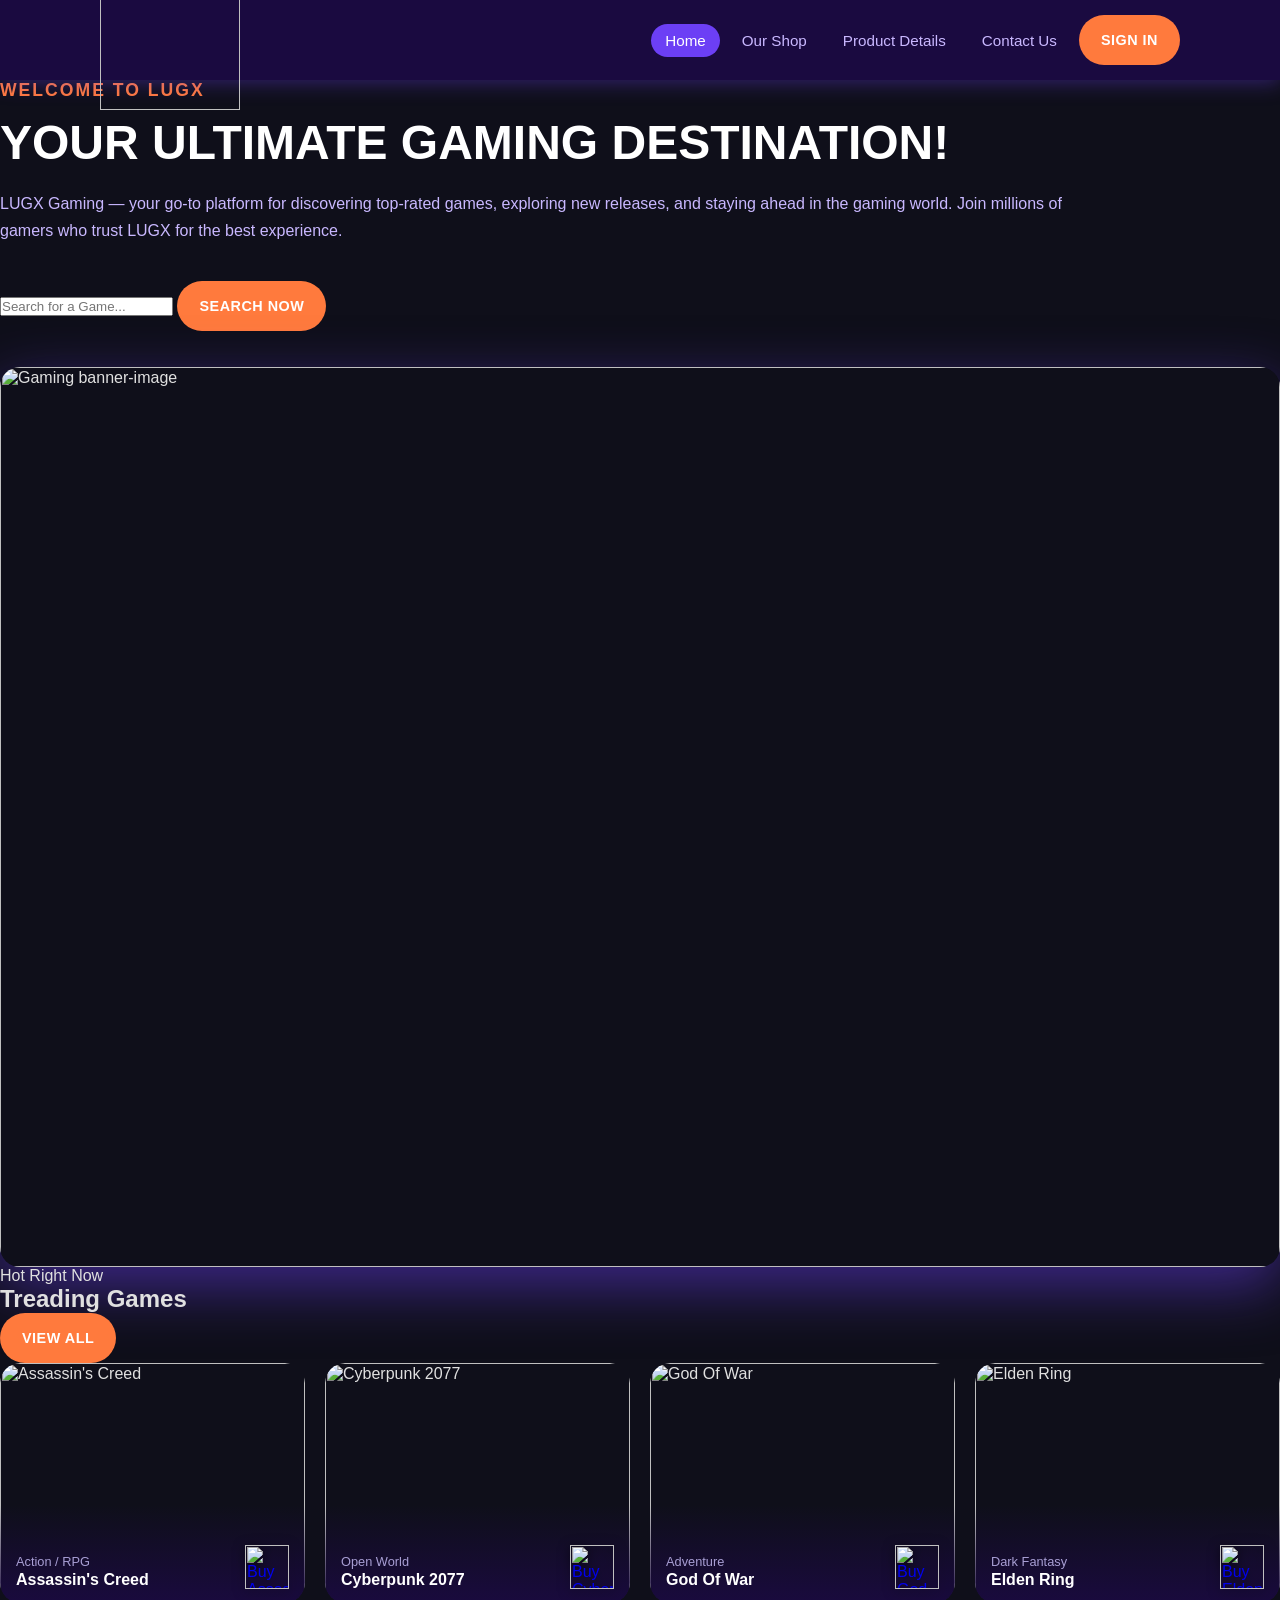
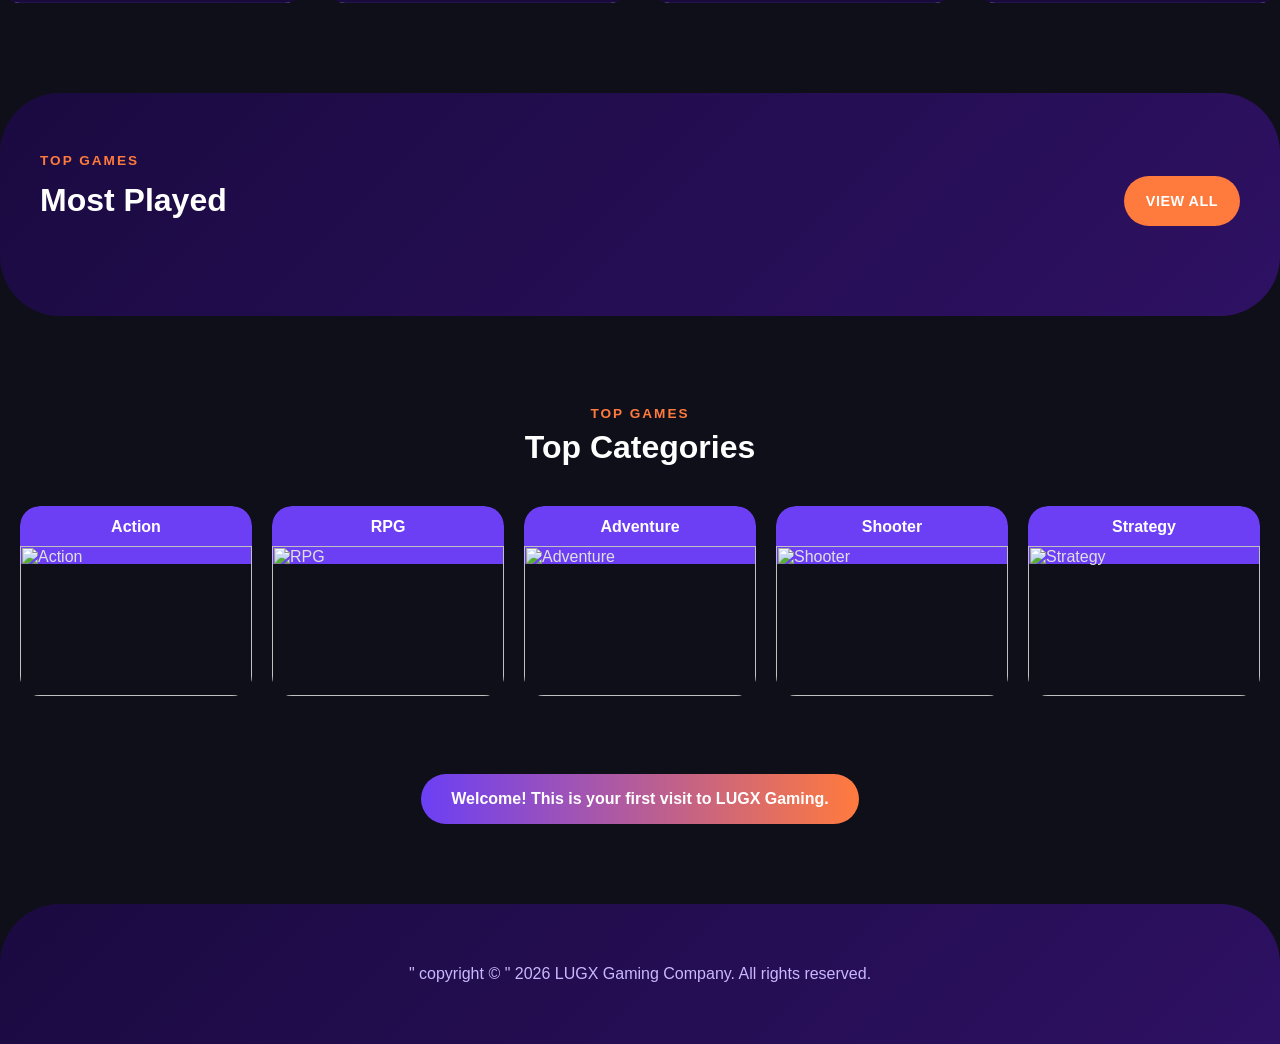
==== index.html @ 7af586bb "Game Web" ====
<html lang="en">

<head>
    <meta charset="utf-8">
    <meta name="viewport" content="width=device-width, initial-scale=1.0">
    <meta name="description"
        content="LUGX Gaming - your ultimate destination for trending games, top categories, and the best gaming experience.">
    <link rel="stylesheet" href="style.css">
    <link rel="shortcut icon" href="./images/logo.png" type="image/x-icon">

    <title>LUGX Gaming</title>

<body>
    <header class="headercontainer">
        <div class="header">
            <a href="index.html" class="logo ">
                <img src="./images/logo.png" alt="LUGX Logo">
            </a>
            <button class="menuToggle" id="menuToggle" aria-label="Toggle navigation">
                ☰
            </button>
            <nav class="headerlinks" id="headerlinks">
                <a href="index.html" class="active">Home</a>
                <a href="#trendinggames">Our Shop</a>
                <a href="#mostplayed">Product Details </a>
                <a href="contactUs.html">Contact Us</a>
                <button class="btn" id="signinbb">Sign In</button>
            </nav>
        </div>
    </header>
    <main class="ladingpagecontainer">
        <div class="ladingpage">
            <div class="leftside">
                <p class="welcome"> Welcome To LUGX</p>
                <h1 class="slogan">Your Ultimate Gaming Destination!</h1>
                <p class="description">LUGX Gaming — your go-to platform for discovering top-rated games, exploring new
                    releases, and staying ahead in the gaming world. Join millions of gamers who trust LUGX for the best
                    experience.
                </p>
                <div class="search">
                    <input type="text" id="searchInput" placeholder="Search for a Game...">
                    <button class="btn searchBtn" id="searchBtn ">SEARCH NOW</button>
                </div>
                <P id="searchResult" class="searchResult"></P>


            </div>
            <div class="imageContainer">
                <img src="/images/banner-image.jpg" alt="Gaming banner-image">
            </div>
        </div>
    </main>
    <!-- ,,,,,,,,,,,,,,,,,,,,,,,,,,,,,,,,,,,,,,,,,,,,,,,,,,,,,,,,,,,,,,,,,,,,,,,,,,,,,,,,,,,,, -->
    <section class="treadingcontainer" id="trading">
        <span> Hot Right Now </span>
        <div class="treadingHeader">
            <h1>Treading Games</h1>
            <button class="btn" id="viewAllTrending"> View All</button>
        </div>
        <div class="trendingCard" id="trendingCard">
            <div class="card" style="opacity: 1; transform: translateY(0px); transition: opacity 0.5s, transform 0.5s;">
                <img src="./images/trending-01.jpg" alt="Assassin's Creed">
                <div class="cardInfo">
                    <div class="cardName">
                        <p>Action / RPG</p>
                        <h3>Assassin's Creed</h3>
                    </div>
                    <a href="#" class="icon">
                        <img src="./images/online-shopping.png" alt="Buy Assassin's Creed">
                    </a>
                </div>
            </div>

            <div class="card" style="opacity: 1; transform: translateY(0px); transition: opacity 0.5s, transform 0.5s;">
                <img src="./images/trending-02.jpg" alt="Cyberpunk 2077">
                <div class="cardInfo">
                    <div class="cardName">
                        <p>Open World</p>
                        <h3>Cyberpunk 2077</h3>
                    </div>
                    <a href="#" class="icon">
                        <img src="./images/online-shopping.png" alt="Buy Cyberpunk 2077">
                    </a>
                </div>
            </div>
            <div class="card" style="opacity: 1; transform: translateY(0px); transition: opacity 0.5s, transform 0.5s;">
                <img src="./images/trending-03.jpg" alt="God Of War">
                <div class="cardInfo">
                    <div class="cardName">
                        <p>Adventure</p>
                        <h3>God Of War</h3>
                    </div>
                    <a href="#" class="icon">
                        <img src="./images/online-shopping.png" alt="Buy God of War">
                    </a>
                </div>
            </div>
            <div class="card" style="opacity: 1; transform: translateY(0px); transition: opacity 0.5s, transform 0.5s;">
                <img src="./images/trending-04.jpg" alt="Elden Ring">
                <div class="cardInfo">
                    <div class="cardName">
                        <p>Dark Fantasy</p>
                        <h3>Elden Ring</h3>
                    </div>
                    <a href="#" class="icon">
                        <img src="./images/online-shopping.png" alt="Buy Elden Ring">
                    </a>
                </div>
            </div>
        </div>
    </section>
    <section class="mostContainer" id="mostPlayed">
        <div class="mostPlayed">
            <span>top games</span>
            <div class="mostHeader">
                <h1>Most Played</h1>
                <button class="btn" id="viewAllMost">View All</button>
            </div>
        </div>
    </section>
    <section class="categoryContainer">
        <div class="category">
            <div class="categoryHeader">
                <span>top games</span>
                <h1>Top Categories</h1>
            </div>
            <div class="categoryCards" id="categoryCards">
                <div class="card"
                    style="opacity: 1; transform: translateY(0px); transition: opacity 0.5s, transform 0.5s;">
                    <div class="genre">Action</div>
                    <div class="cardImg">
                        <img src="./images/categories-01.jpg" alt="Action">
                    </div>
                </div>
                <div class="card"
                    style="opacity: 1; transform: translateY(0px); transition: opacity 0.5s, transform 0.5s;">
                    <div class="genre">RPG </div>
                    <div class="cardImg">
                        <img src="./images/categories-02.jpg" alt="RPG">
                    </div>
                </div>
                <div class="card"
                    style="opacity: 1; transform: translateY(0px); transition: opacity 0.5s, transform 0.5s;">
                    <div class="genre">Adventure</div>
                    <div class="cardImg">
                        <img src="./images/categories-03.jpg" alt="Adventure">
                    </div>
                </div>
                <div class="card"
                    style="opacity: 1; transform: translateY(0px); transition: opacity 0.5s, transform 0.5s;">
                    <div class="genre">Shooter</div>
                    <div class="cardImg">
                        <img src="./images/categories-04.jpg" alt="Shooter">
                    </div>
                </div>
                <div class="card"
                    style="opacity: 1; transform: translateY(0px); transition: opacity 0.5s, transform 0.5s;">
                    <div class="genre">Strategy</div>
                    <div class="cardImg">
                        <img src="./images/categories-05.jpg" alt="Strategy">

                    </div>
                </div>
            </div>
        </div>
    </section>
    <div class="counterBanner">
        <p id="visitMsg"> Welcome! This is your first visit to LUGX Gaming.</p>

    </div>
    <footer class="footerContainer">
        <div class="footer">

            " copyright © "
            <span id="footerYear">2026 </span>
            LUGX Gaming Company. All
            rights reserved.

        </div>
    </footer>
    <div class="modalOverlay" id="modalOverlay">
        <div class="modal">
            <button class="modalClose" id="modalClose"></button>
            <h2>Sign In</h2>
            <input type="text" id="modalUsername" placeholder="Username">
            <input type="password" id="modalPassword" placeholder="Password">
            <p id="modalMsg" class="modalMsg"> </p>
            <button class="btn" id="modalSubmit">Login </button>
        </div>
    </div>
    <script src="index.JS"></script>
</body>
</head>

</html>
---- style.css ----
*,
*::before,
*::after {
    box-sizing: border-box;
    margin: 0;
    padding: 0;
}

body {
    font-family: "Poppins", sans-serif;
    background-color: #0f0f1a;
    color: #e0e0e0;
    overflow-x: hidden;
}

/* ---------- HEADER ---------- */
.headerContainer {
    background-color: #1a0a40;
    position: sticky;
    top: 0;
    z-index: 100;
    box-shadow: 0 2px 20px rgba(108, 63, 245, 0.4);
}

.header {
    height: 80px;
    display: flex;
    justify-content: space-between;
    align-items: center;
    padding: 0 100px;
    max-width: 1300px;
    margin: auto;
}

.logo img {
    width: 140px;
    transition: transform 0.3s;
}

.logo img:hover {
    transform: scale(1.05);
}

.headerLinks {
    display: flex;
    justify-content: space-between;
    align-items: center;
    gap: 8px;
}

.headerLinks a {
    text-decoration: none;
    color: #c9b8ff;
    padding: 8px 14px;
    border-radius: 50px;
    transition:
        background-color 0.3s,
        color 0.3s;
    font-size: 0.95rem;
}

.headerLinks a:hover {
    background-color: #6c3ff5;
    color: #fff;
}

.headerLinks a.active {
    background-color: #6c3ff5;
    color: #fff;
}

/* Hamburger – hidden on desktop */
.menuToggle {
    display: none;
    background: none;
    border: none;
    color: #fff;
    font-size: 1.8rem;
    cursor: pointer;
}

/* ---------- SHARED BUTTON ---------- */
.btn {
    border-radius: 50px;
    height: 50px;
    border: none;
    font-weight: 600;
    font-size: 0.9rem;
    padding: 0 22px;
    background-color: #ff7a3d;
    color: #fff;
    text-transform: uppercase;
    transition:
        background-color 0.3s,
        transform 0.2s;
    cursor: pointer;
    letter-spacing: 0.5px;
}

.btn:hover {
    background-color: #e05d20;
    transform: translateY(-2px);
}

.btn:active {
    transform: translateY(0) scale(0.97);
}

/* ---------- LANDING PAGE ---------- */
.landingPageContainer {
    background: linear-gradient(135deg, #1a0a40 0%, #2e1163 60%, #6c3ff5 100%);
    border-radius: 0 0 80px 80px;
}

.landingPage {
    display: flex;
    align-items: center;
    gap: 40px;
    padding: 90px 100px 80px;
    max-width: 1300px;
    margin: auto;
}

.leftSide {
    flex: 6;
}

.welcome {
    font-size: 1.1rem;
    color: #ff7a3d;
    font-weight: 600;
    letter-spacing: 2px;
    text-transform: uppercase;
    margin-bottom: 14px;
}

.slogan {
    font-size: 3rem;
    font-weight: 700;
    color: #fff;
    line-height: 1.15;
    text-transform: uppercase;
    margin-bottom: 20px;
}

.description {
    color: #c9b8ff;
    width: 85%;
    font-weight: 400;
    line-height: 1.7;
    margin-bottom: 36px;
}

/* Search bar */
.searchBar {
    display: flex;
    align-items: center;
    gap: 12px;
    flex-wrap: wrap;
}

.searchBar input {
    border-radius: 50px;
    border: 2px solid rgba(255, 255, 255, 0.2);
    background: rgba(255, 255, 255, 0.08);
    outline: none;
    width: 280px;
    height: 50px;
    font-size: 1rem;
    padding: 0 20px;
    color: #fff;
    transition: border-color 0.3s;
    font-family: "Poppins", sans-serif;
}

.searchBar input::placeholder {
    color: #a89fd4;
}

.searchBar input:focus {
    border-color: #ff7a3d;
}

.searchResult {
    margin-top: 14px;
    font-size: 0.95rem;
    min-height: 22px;
    color: #ffd580;
    font-weight: 500;
}

/* Landing right image */
.imageContainer {
    flex: 5;
}

.imageContainer img {
    width: 100%;
    border-radius: 20px;
    box-shadow: 0 20px 60px rgba(108, 63, 245, 0.5);
    transition: transform 0.4s;
}

.imageContainer img:hover {
    transform: scale(1.03) rotate(-1deg);
}

/* ---------- SECTION SHARED STYLES ---------- */
.trendingContainer {
    max-width: 1300px;
    margin: 90px auto 0;
    padding: 0 20px;
}

.trendingHeader,
.mostHeader {
    display: flex;
    justify-content: space-between;
    align-items: center;
    padding-bottom: 30px;
}

.trendingContainer>span,
.mostContainer span,
.categoryHeader span {
    display: block;
    text-transform: uppercase;
    color: #ff7a3d;
    font-weight: 600;
    font-size: 0.85rem;
    letter-spacing: 2px;
    margin-bottom: 8px;
}

.trendingHeader h1,
.mostHeader h1,
.categoryHeader h1 {
    color: #fff;
    font-size: 2rem;
    margin-top: 0;
}

/* ---------- TRENDING CARDS ---------- */
.trendingCard {
    display: flex;
    justify-content: space-between;
    gap: 20px;
    flex-wrap: wrap;
}

.trendingCard .card {
    position: relative;
    border-radius: 20px;
    overflow: hidden;
    flex: 1;
    min-width: 200px;
    transition:
        transform 0.3s,
        box-shadow 0.3s;
}

.trendingCard .card:hover {
    transform: translateY(-8px);
    box-shadow: 0 20px 40px rgba(108, 63, 245, 0.4);
}

.trendingCard .card>img {
    width: 100%;
    height: 240px;
    object-fit: cover;
    display: block;
    border-radius: 20px;
}

.trendingCard .card .cardInfo {
    position: absolute;
    bottom: 0;
    left: 0;
    right: 0;
    background: linear-gradient(to top, rgba(26, 10, 64, 0.95), transparent);
    border-radius: 0 0 20px 20px;
    padding: 40px 16px 14px;
    display: flex;
    justify-content: space-between;
    align-items: flex-end;
}

.trendingCard .cardName p {
    color: #a89fd4;
    font-size: 0.8rem;
    margin-bottom: 2px;
}

.trendingCard .cardName h3 {
    color: #fff;
    margin: 0;
    font-size: 1rem;
}

.trendingCard .cardInfo .icon img {
    width: 44px;
    transition: transform 0.3s;
    filter: drop-shadow(0 2px 6px rgba(0, 0, 0, 0.6));
}

.trendingCard .cardInfo .icon img:hover {
    transform: scale(1.3) rotate(10deg);
}

/* ---------- MOST PLAYED ---------- */
.mostContainer {
    background: linear-gradient(135deg, #1a0a40, #2e1163);
    margin-top: 90px;
    padding: 60px 40px;
    border-radius: 60px;
}

.mostPlayed {
    max-width: 1300px;
    margin: auto;
}

.mostCards {
    display: flex;
    justify-content: space-between;
    gap: 20px;
    flex-wrap: wrap;
}

.mostCards .card {
    flex: 1;
    min-width: 150px;
    background-color: #0f0f1a;
    border-radius: 20px;
    overflow: hidden;
    transition:
        transform 0.3s,
        box-shadow 0.3s;
    text-align: center;
}

.mostCards .card:hover {
    transform: translateY(-6px);
    box-shadow: 0 16px 40px rgba(108, 63, 245, 0.4);
}

.cardImg img {
    width: 100%;
    height: 180px;
    object-fit: cover;
    display: block;
}

.mostCards .cardInfo {
    display: flex;
    flex-direction: column;
    align-items: center;
    padding: 14px 10px 18px;
    gap: 8px;
}

.mostCards .cardInfo .genre {
    color: #a89fd4;
    font-size: 0.8rem;
}

.mostCards .cardInfo .cardName {
    color: #fff;
    font-size: 0.95rem;
    font-weight: 600;
}

.mostCards .cardInfo .btn {
    height: 38px;
    font-size: 0.8rem;
    padding: 0 18px;
}

/* ---------- TOP CATEGORIES ---------- */
.categoryContainer {
    margin-top: 90px;
    padding: 0 20px;
}

.category {
    max-width: 1300px;
    margin: auto;
}

.categoryHeader {
    display: flex;
    flex-direction: column;
    align-items: center;
    text-align: center;
    margin-bottom: 40px;
}

.categoryCards {
    display: flex;
    justify-content: space-between;
    gap: 20px;
    flex-wrap: wrap;
}

.categoryCards .card {
    flex: 1;
    min-width: 160px;
    border-radius: 20px;
    overflow: hidden;
    transition:
        transform 0.3s,
        box-shadow 0.3s;
}

.categoryCards .card:hover {
    transform: scale(1.05) translateY(-4px);
    box-shadow: 0 16px 40px rgba(108, 63, 245, 0.5);
}

.categoryCards .card .genre {
    background-color: #6c3ff5;
    text-align: center;
    color: #fff;
    padding: 12px 0 28px;
    font-size: 1rem;
    font-weight: 600;
    border-radius: 20px 20px 0 0;
}

.categoryCards .card .cardImg {
    position: relative;
    top: -18px;
    border-radius: 0 0 20px 20px;
    overflow: hidden;
}

.categoryCards .card .cardImg img {
    width: 100%;
    height: 150px;
    object-fit: cover;
    display: block;
    transition: transform 0.4s;
}

.categoryCards .card:hover .cardImg img {
    transform: scale(1.08);
}

/* ---------- VISIT COUNTER BANNER ---------- */
.counterBanner {
    max-width: 1300px;
    margin: 60px auto 0;
    padding: 0 20px;
    text-align: center;
}

.counterBanner p {
    background: linear-gradient(90deg, #6c3ff5, #ff7a3d);
    color: #fff;
    font-weight: 600;
    font-size: 1rem;
    padding: 16px 30px;
    border-radius: 50px;
    display: inline-block;
}

/* ---------- FOOTER ---------- */
.footerContainer {
    background: linear-gradient(135deg, #1a0a40, #2e1163);
    height: 140px;
    border-radius: 60px 60px 0 0;
    margin-top: 80px;
    display: flex;
    align-items: center;
    justify-content: center;
}

.footer {
    max-width: 1300px;
    margin: auto;
    text-align: center;
    color: #c9b8ff;
    font-weight: 500;
    font-size: 1rem;
}

/* ---------- SIGN-IN MODAL ---------- */
.modalOverlay {
    display: none;
    position: fixed;
    inset: 0;
    background: rgba(0, 0, 0, 0.7);
    z-index: 999;
    justify-content: center;
    align-items: center;
}

.modalOverlay.active {
    display: flex;
}

.modal {
    background: #1a0a40;
    border: 1px solid #6c3ff5;
    border-radius: 20px;
    padding: 40px 36px;
    width: 360px;
    position: relative;
    display: flex;
    flex-direction: column;
    gap: 16px;
    box-shadow: 0 20px 60px rgba(108, 63, 245, 0.5);
    transform: translateY(-30px);
    transition: transform 0.3s;
}

.modalOverlay.active .modal {
    transform: translateY(0);
}

.modal h2 {
    color: #fff;
    text-align: center;
    margin-bottom: 8px;
}

.modal input {
    background: rgba(255, 255, 255, 0.08);
    border: 1px solid rgba(255, 255, 255, 0.2);
    border-radius: 50px;
    height: 48px;
    padding: 0 20px;
    color: #fff;
    font-size: 0.95rem;
    outline: none;
    font-family: "Poppins", sans-serif;
    transition: border-color 0.3s;
}

.modal input:focus {
    border-color: #ff7a3d;
}

.modal input::placeholder {
    color: #a89fd4;
}

.modalClose {
    position: absolute;
    top: 14px;
    right: 18px;
    background: none;
    border: none;
    color: #a89fd4;
    font-size: 1.6rem;
    cursor: pointer;
    transition: color 0.2s;
}

.modalClose:hover {
    color: #ff7a3d;
}

.modalMsg {
    font-size: 0.9rem;
    min-height: 18px;
    text-align: center;
}

/* ---------- CONTACT PAGE ---------- */
.contactHero {
    background: linear-gradient(135deg, #1a0a40 0%, #2e1163 60%, #6c3ff5 100%);
    text-align: center;
    padding: 80px 20px 100px;
    border-radius: 0 0 60px 60px;
}

.contactHero h1 {
    font-size: 2.8rem;
    font-weight: 700;
    color: #fff;
    margin-bottom: 14px;
}

.contactHero p {
    color: #c9b8ff;
    font-size: 1.1rem;
}

.formContainer {
    display: flex;
    justify-content: center;
    padding: 60px 20px;
}

.formContainer form {
    background: linear-gradient(160deg, #1a0a40, #2e1163);
    border: 1px solid rgba(108, 63, 245, 0.4);
    display: flex;
    flex-direction: column;
    gap: 14px;
    width: 100%;
    max-width: 480px;
    padding: 40px 36px;
    border-radius: 24px;
    box-shadow: 0 20px 60px rgba(108, 63, 245, 0.25);
}

.formContainer form h2 {
    color: #fff;
    text-align: center;
    margin-bottom: 8px;
}

.formContainer form label {
    color: #c9b8ff;
    font-size: 0.9rem;
    font-weight: 500;
}

.formContainer form input,
.formContainer form textarea {
    background: rgba(255, 255, 255, 0.06);
    border: 1px solid rgba(255, 255, 255, 0.15);
    border-radius: 12px;
    padding: 12px 16px;
    color: #fff;
    font-size: 0.95rem;
    font-family: "Poppins", sans-serif;
    outline: none;
    transition: border-color 0.3s;
    resize: none;
}

.formContainer form input::placeholder,
.formContainer form textarea::placeholder {
    color: #6a5ea0;
}

.formContainer form input:focus,
.formContainer form textarea:focus {
    border-color: #ff7a3d;
}

.formFeedback {
    font-size: 0.9rem;
    min-height: 20px;
    text-align: center;
    font-weight: 500;
}

/* ---------- MEDIA QUERIES ---------- */

/* Tablet: ≤ 1024px */
@media (max-width: 1024px) {
    .header {
        padding: 0 40px;
    }

    .landingPage {
        padding: 70px 40px 60px;
        flex-direction: column;
    }

    .slogan {
        font-size: 2.2rem;
    }

    .description {
        width: 100%;
    }

    .imageContainer {
        width: 100%;
    }

    .imageContainer img {
        width: 80%;
        margin: auto;
        display: block;
    }

    .trendingContainer {
        padding: 0 40px;
    }

    .mostContainer {
        padding: 50px 30px;
        border-radius: 40px;
    }

    .categoryContainer {
        padding: 0 40px;
    }
}

/* Mobile: ≤ 768px */
@media (max-width: 768px) {

    /* Mobile nav */
    .menuToggle {
        display: block;
    }

    .headerLinks {
        display: none;
        flex-direction: column;
        position: absolute;
        top: 80px;
        left: 0;
        right: 0;
        background-color: #1a0a40;
        padding: 20px;
        gap: 10px;
        z-index: 99;
        box-shadow: 0 8px 24px rgba(0, 0, 0, 0.4);
    }

    .headerLinks.open {
        display: flex;
    }

    .headerLinks a {
        width: 100%;
        text-align: center;
        padding: 12px;
    }

    .headerLinks .btn {
        width: 100%;
    }

    .header {
        padding: 0 20px;
        position: relative;
    }

    .landingPage {
        padding: 50px 20px 40px;
    }

    .slogan {
        font-size: 1.8rem;
    }

    .searchBar input {
        width: 100%;
    }

    .trendingContainer {
        padding: 0 16px;
    }

    .trendingCard {
        flex-direction: column;
    }

    .trendingCard .card {
        min-width: 100%;
    }

    .mostContainer {
        padding: 40px 16px;
        border-radius: 30px;
        margin-top: 50px;
    }

    .mostCards {
        flex-direction: column;
    }

    .mostCards .card {
        min-width: 100%;
    }

    .categoryCards {
        flex-wrap: wrap;
    }

    .categoryCards .card {
        min-width: calc(50% - 10px);
        flex: none;
    }

    .categoryContainer {
        padding: 0 16px;
    }

    .footerContainer {
        border-radius: 40px 40px 0 0;
    }

    /* Contact form */
    .contactHero h1 {
        font-size: 2rem;
    }

    .formContainer form {
        padding: 28px 20px;
    }
}

/* Small mobile: ≤ 480px */
@media (max-width: 480px) {
    .slogan {
        font-size: 1.5rem;
    }

    .landingPage {
        padding: 40px 14px 30px;
    }

    .categoryCards .card {
        min-width: 100%;
    }

    .counterBanner p {
        font-size: 0.85rem;
        padding: 14px 20px;
    }

    .modal {
        width: 90%;
        padding: 30px 20px;
    }
}
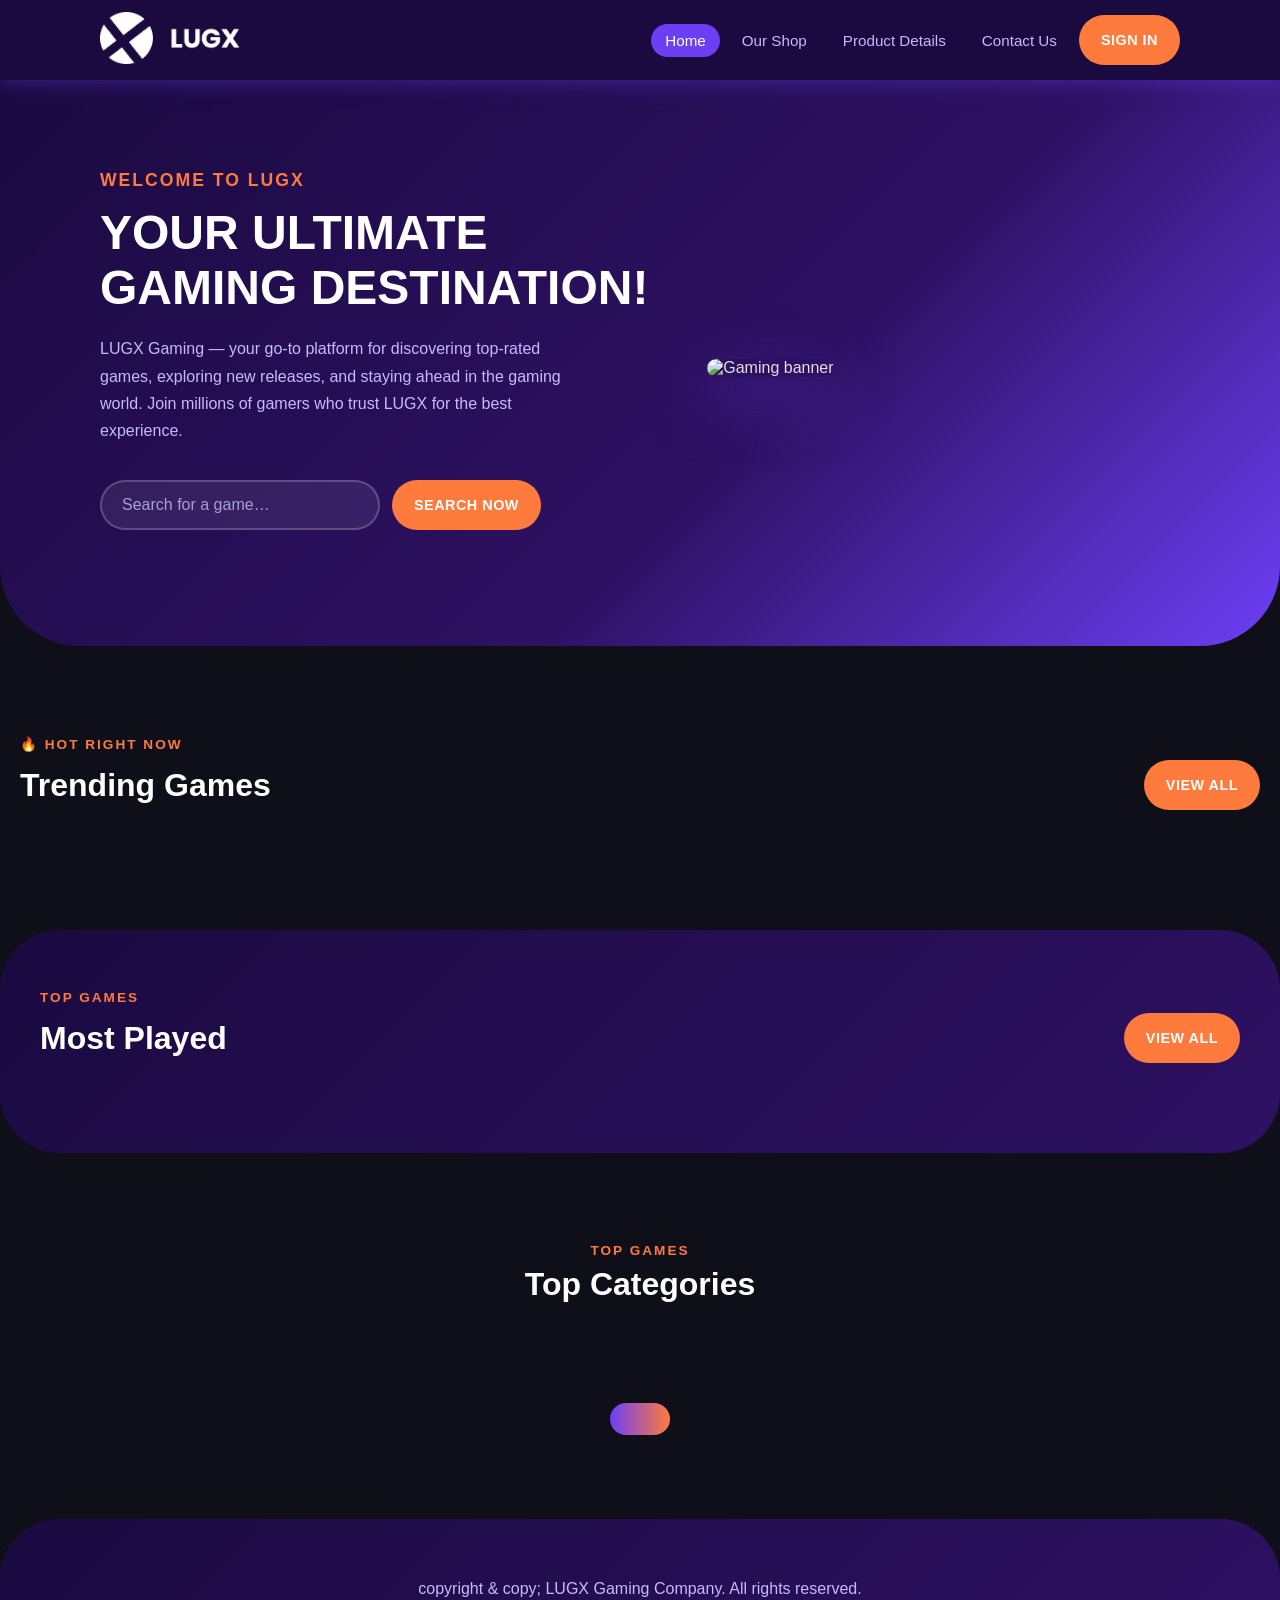
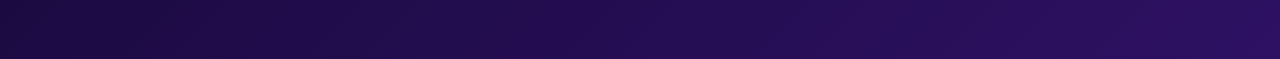
==== commit e318ce1a: "Add files via upload" ====
--- a/index.html
+++ b/index.html
@@ -1,195 +1,136 @@
-<html lang="en">
-
-<head>
-    <meta charset="utf-8">
-    <meta name="viewport" content="width=device-width, initial-scale=1.0">
-    <meta name="description"
-        content="LUGX Gaming - your ultimate destination for trending games, top categories, and the best gaming experience.">
-    <link rel="stylesheet" href="style.css">
-    <link rel="shortcut icon" href="./images/logo.png" type="image/x-icon">
-
-    <title>LUGX Gaming</title>
-
-<body>
-    <header class="headercontainer">
-        <div class="header">
-            <a href="index.html" class="logo ">
-                <img src="./images/logo.png" alt="LUGX Logo">
-            </a>
-            <button class="menuToggle" id="menuToggle" aria-label="Toggle navigation">
-                ☰
-            </button>
-            <nav class="headerlinks" id="headerlinks">
-                <a href="index.html" class="active">Home</a>
-                <a href="#trendinggames">Our Shop</a>
-                <a href="#mostplayed">Product Details </a>
-                <a href="contactUs.html">Contact Us</a>
-                <button class="btn" id="signinbb">Sign In</button>
-            </nav>
-        </div>
-    </header>
-    <main class="ladingpagecontainer">
-        <div class="ladingpage">
-            <div class="leftside">
-                <p class="welcome"> Welcome To LUGX</p>
-                <h1 class="slogan">Your Ultimate Gaming Destination!</h1>
-                <p class="description">LUGX Gaming — your go-to platform for discovering top-rated games, exploring new
-                    releases, and staying ahead in the gaming world. Join millions of gamers who trust LUGX for the best
-                    experience.
-                </p>
-                <div class="search">
-                    <input type="text" id="searchInput" placeholder="Search for a Game...">
-                    <button class="btn searchBtn" id="searchBtn ">SEARCH NOW</button>
-                </div>
-                <P id="searchResult" class="searchResult"></P>
-
-
-            </div>
-            <div class="imageContainer">
-                <img src="/images/banner-image.jpg" alt="Gaming banner-image">
-            </div>
-        </div>
-    </main>
-    <!-- ,,,,,,,,,,,,,,,,,,,,,,,,,,,,,,,,,,,,,,,,,,,,,,,,,,,,,,,,,,,,,,,,,,,,,,,,,,,,,,,,,,,,, -->
-    <section class="treadingcontainer" id="trading">
-        <span> Hot Right Now </span>
-        <div class="treadingHeader">
-            <h1>Treading Games</h1>
-            <button class="btn" id="viewAllTrending"> View All</button>
-        </div>
-        <div class="trendingCard" id="trendingCard">
-            <div class="card" style="opacity: 1; transform: translateY(0px); transition: opacity 0.5s, transform 0.5s;">
-                <img src="./images/trending-01.jpg" alt="Assassin's Creed">
-                <div class="cardInfo">
-                    <div class="cardName">
-                        <p>Action / RPG</p>
-                        <h3>Assassin's Creed</h3>
-                    </div>
-                    <a href="#" class="icon">
-                        <img src="./images/online-shopping.png" alt="Buy Assassin's Creed">
-                    </a>
-                </div>
-            </div>
-
-            <div class="card" style="opacity: 1; transform: translateY(0px); transition: opacity 0.5s, transform 0.5s;">
-                <img src="./images/trending-02.jpg" alt="Cyberpunk 2077">
-                <div class="cardInfo">
-                    <div class="cardName">
-                        <p>Open World</p>
-                        <h3>Cyberpunk 2077</h3>
-                    </div>
-                    <a href="#" class="icon">
-                        <img src="./images/online-shopping.png" alt="Buy Cyberpunk 2077">
-                    </a>
-                </div>
-            </div>
-            <div class="card" style="opacity: 1; transform: translateY(0px); transition: opacity 0.5s, transform 0.5s;">
-                <img src="./images/trending-03.jpg" alt="God Of War">
-                <div class="cardInfo">
-                    <div class="cardName">
-                        <p>Adventure</p>
-                        <h3>God Of War</h3>
-                    </div>
-                    <a href="#" class="icon">
-                        <img src="./images/online-shopping.png" alt="Buy God of War">
-                    </a>
-                </div>
-            </div>
-            <div class="card" style="opacity: 1; transform: translateY(0px); transition: opacity 0.5s, transform 0.5s;">
-                <img src="./images/trending-04.jpg" alt="Elden Ring">
-                <div class="cardInfo">
-                    <div class="cardName">
-                        <p>Dark Fantasy</p>
-                        <h3>Elden Ring</h3>
-                    </div>
-                    <a href="#" class="icon">
-                        <img src="./images/online-shopping.png" alt="Buy Elden Ring">
-                    </a>
-                </div>
-            </div>
-        </div>
-    </section>
-    <section class="mostContainer" id="mostPlayed">
-        <div class="mostPlayed">
-            <span>top games</span>
-            <div class="mostHeader">
-                <h1>Most Played</h1>
-                <button class="btn" id="viewAllMost">View All</button>
-            </div>
-        </div>
-    </section>
-    <section class="categoryContainer">
-        <div class="category">
-            <div class="categoryHeader">
-                <span>top games</span>
-                <h1>Top Categories</h1>
-            </div>
-            <div class="categoryCards" id="categoryCards">
-                <div class="card"
-                    style="opacity: 1; transform: translateY(0px); transition: opacity 0.5s, transform 0.5s;">
-                    <div class="genre">Action</div>
-                    <div class="cardImg">
-                        <img src="./images/categories-01.jpg" alt="Action">
-                    </div>
-                </div>
-                <div class="card"
-                    style="opacity: 1; transform: translateY(0px); transition: opacity 0.5s, transform 0.5s;">
-                    <div class="genre">RPG </div>
-                    <div class="cardImg">
-                        <img src="./images/categories-02.jpg" alt="RPG">
-                    </div>
-                </div>
-                <div class="card"
-                    style="opacity: 1; transform: translateY(0px); transition: opacity 0.5s, transform 0.5s;">
-                    <div class="genre">Adventure</div>
-                    <div class="cardImg">
-                        <img src="./images/categories-03.jpg" alt="Adventure">
-                    </div>
-                </div>
-                <div class="card"
-                    style="opacity: 1; transform: translateY(0px); transition: opacity 0.5s, transform 0.5s;">
-                    <div class="genre">Shooter</div>
-                    <div class="cardImg">
-                        <img src="./images/categories-04.jpg" alt="Shooter">
-                    </div>
-                </div>
-                <div class="card"
-                    style="opacity: 1; transform: translateY(0px); transition: opacity 0.5s, transform 0.5s;">
-                    <div class="genre">Strategy</div>
-                    <div class="cardImg">
-                        <img src="./images/categories-05.jpg" alt="Strategy">
-
-                    </div>
-                </div>
-            </div>
-        </div>
-    </section>
-    <div class="counterBanner">
-        <p id="visitMsg"> Welcome! This is your first visit to LUGX Gaming.</p>
-
-    </div>
-    <footer class="footerContainer">
-        <div class="footer">
-
-            " copyright © "
-            <span id="footerYear">2026 </span>
-            LUGX Gaming Company. All
-            rights reserved.
-
-        </div>
-    </footer>
-    <div class="modalOverlay" id="modalOverlay">
-        <div class="modal">
-            <button class="modalClose" id="modalClose"></button>
-            <h2>Sign In</h2>
-            <input type="text" id="modalUsername" placeholder="Username">
-            <input type="password" id="modalPassword" placeholder="Password">
-            <p id="modalMsg" class="modalMsg"> </p>
-            <button class="btn" id="modalSubmit">Login </button>
-        </div>
-    </div>
-    <script src="index.JS"></script>
-</body>
-</head>
-
+<!doctype html>
+<html lang="en">
+
+<head>
+    <meta charset="UTF-8" />
+    <meta name="viewport" content="width=device-width, initial-scale=1.0" />
+    <meta name="description"
+        content="LUGX Gaming - your ultimate destination for trending games, top categories, and the best gaming experience." />
+    <!-- FONTS -->
+    <link href="https://fonts.googleapis.com/css2?family=Poppins:wght@300;400;500;600;700&display=swap"
+        rel="stylesheet" />
+    <link rel="shortcut icon" href="./images/logo.png" type="image/x-icon" />
+    <link rel="stylesheet" href="style.css" />
+    <title>LUGX Gaming</title>
+</head>
+
+<body>
+    <!-- ========== HEADER ========== -->
+    <header class="headerContainer">
+        <div class="header">
+            <a href="index.html" class="logo">
+                <img src="images/logo.png" alt="LUGX Logo" />
+            </a>
+
+            <!-- Hamburger button (mobile) -->
+            <button class="menuToggle" id="menuToggle" aria-label="Toggle navigation">
+
+            </button>
+
+            <nav class="headerLinks" id="headerLinks">
+                <a href="index.html" class="active">Home</a>
+                <a href="#trending">Our Shop</a>
+                <a href="#mostPlayed">Product Details</a>
+                <a href="contactUs.html">Contact Us</a>
+                <button class="btn" id="signInBtn">Sign In</button>
+            </nav>
+        </div>
+    </header>
+
+    <!-- ========== LANDING PAGE ========== -->
+    <main class="landingPageContainer">
+        <div class="landingPage">
+            <!-- LEFT SIDE -->
+            <div class="leftSide">
+                <p class="welcome">Welcome to LUGX</p>
+                <h1 class="slogan">Your Ultimate Gaming Destination!</h1>
+                <p class="description">
+                    LUGX Gaming — your go-to platform for discovering top-rated games,
+                    exploring new releases, and staying ahead in the gaming world. Join
+                    millions of gamers who trust LUGX for the best experience.
+                </p>
+                <!-- Search bar -->
+                <div class="searchBar">
+                    <input type="text" id="searchInput" placeholder="Search for a game…" />
+                    <button class="btn searchBtn" id="searchBtn">SEARCH NOW</button>
+                </div>
+                <!-- Search result message -->
+                <p id="searchResult" class="searchResult"></p>
+            </div>
+
+            <!-- RIGHT SIDE -->
+            <div class="imageContainer">
+                <img src="images/banner-image.jpg" alt="Gaming banner" />
+            </div>
+        </div>
+    </main>
+
+    <!-- ========== TRENDING GAMES ========== -->
+    <section class="trendingContainer" id="trending">
+        <span>🔥 Hot Right Now</span>
+        <div class="trendingHeader">
+            <h1>Trending Games</h1>
+            <button class="btn" id="viewAllTrending">View All</button>
+        </div>
+
+        <div class="trendingCard" id="trendingCard">
+            <!-- Cards injected by JS -->
+        </div>
+    </section>
+
+    <!-- ========== MOST PLAYED ========== -->
+    <section class="mostContainer" id="mostPlayed">
+        <div class="mostPlayed">
+            <span>top games</span>
+            <div class="mostHeader">
+                <h1>Most Played</h1>
+                <button class="btn" id="viewAllMost">View All</button>
+            </div>
+            <div class="mostCards" id="mostCards">
+                <!-- Cards injected by JS -->
+            </div>
+        </div>
+    </section>
+
+    <!-- ========== TOP CATEGORIES ========== -->
+    <section class="categoryContainer">
+        <div class="category">
+            <div class="categoryHeader">
+                <span>top games</span>
+                <h1>Top Categories</h1>
+            </div>
+            <div class="categoryCards" id="categoryCards">
+                <!-- Cards injected by JS -->
+            </div>
+        </div>
+    </section>
+
+    <!-- ========== VISIT COUNTER BANNER ========== -->
+    <div class="counterBanner">
+        <p id="visitMsg"></p>
+    </div>
+
+    <!-- ========== FOOTER ========== -->
+    <footer class="footerContainer">
+        <div class="footer">
+            copyright & copy; <span id="footerYear"></span> LUGX Gaming Company. All
+            rights reserved.
+        </div>
+    </footer>
+
+    <!-- ========== SIGN-IN MODAL ========== -->
+    <div class="modalOverlay" id="modalOverlay">
+        <div class="modal">
+            <button class="modalClose" id="modalClose">& times;</button>
+            <h2>Sign In</h2>
+            <input type="text" id="modalUsername" placeholder="Username" />
+            <input type="password" id="modalPassword" placeholder="Password" />
+            <p id="modalMsg" class="modalMsg"></p>
+            <button class="btn" id="modalSubmit">Login</button>
+        </div>
+    </div>
+
+    <script src="index.js"></script>
+</body>
+
 </html>
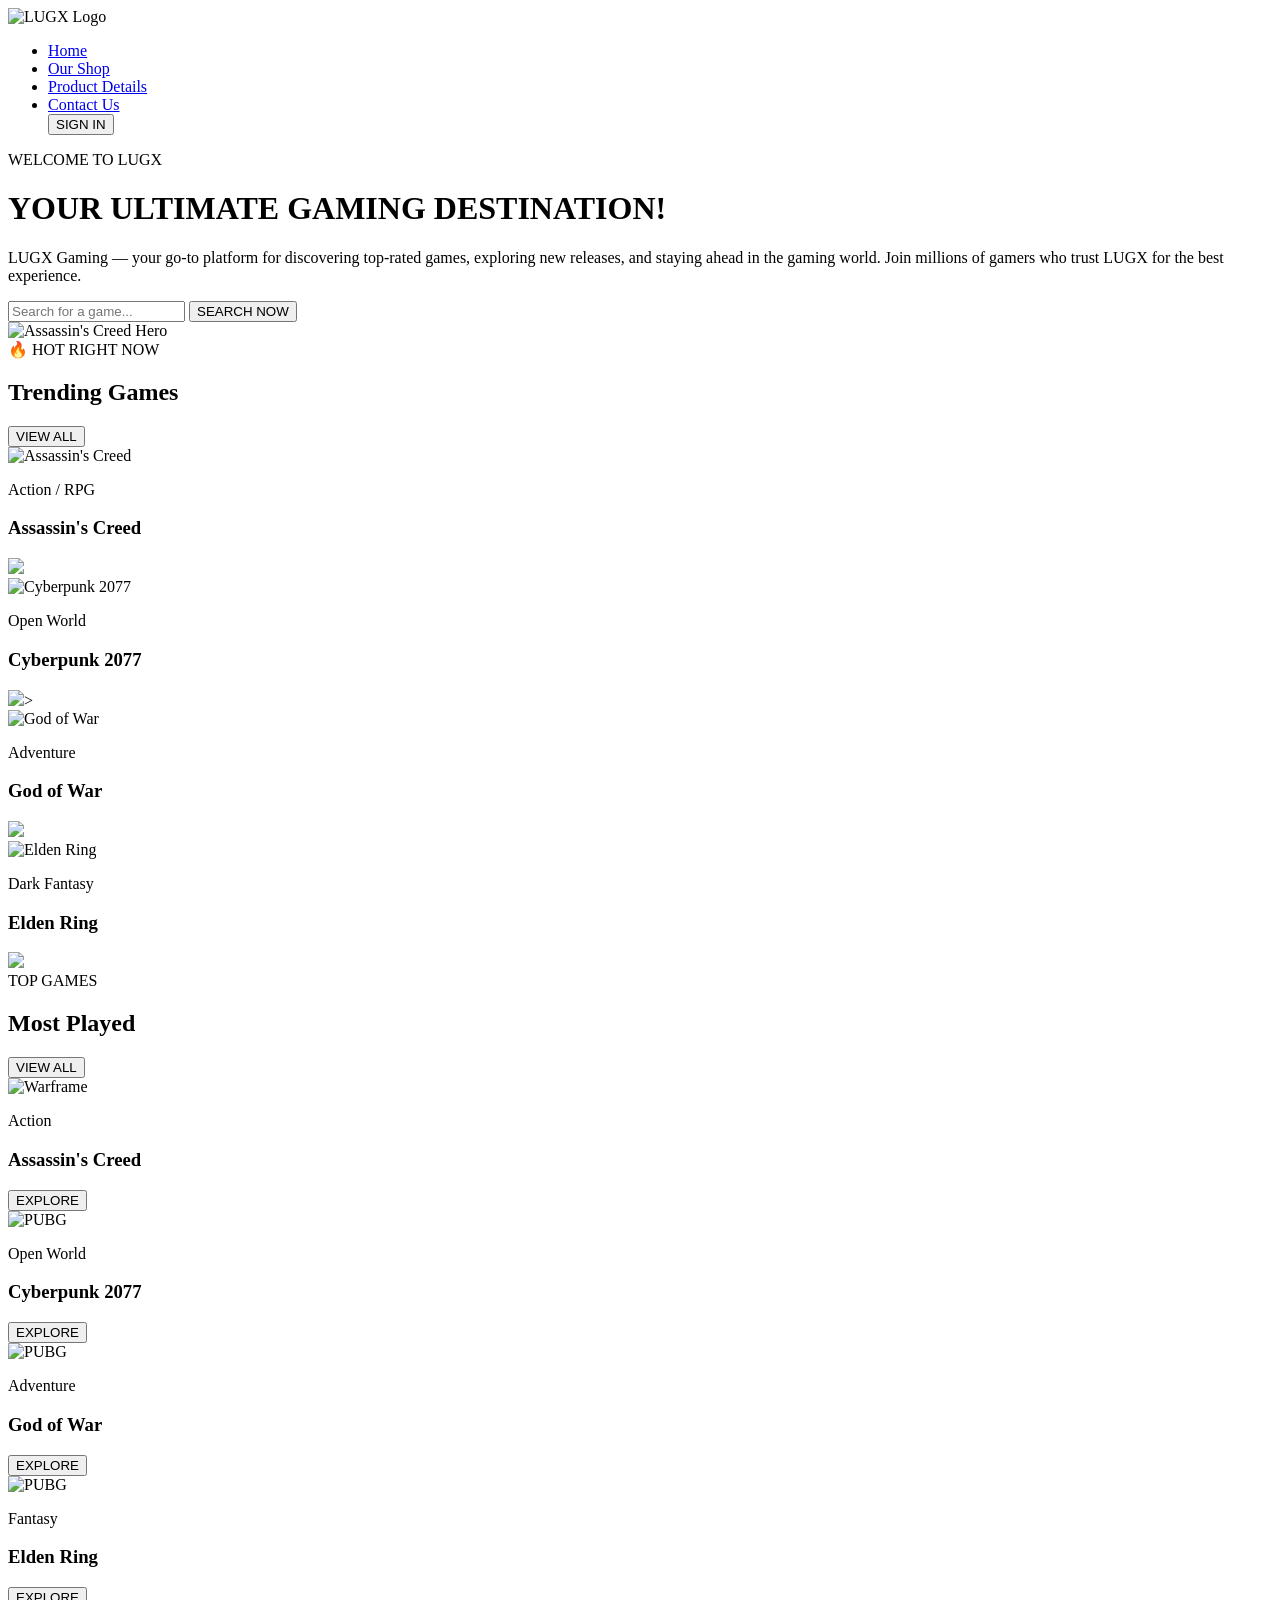
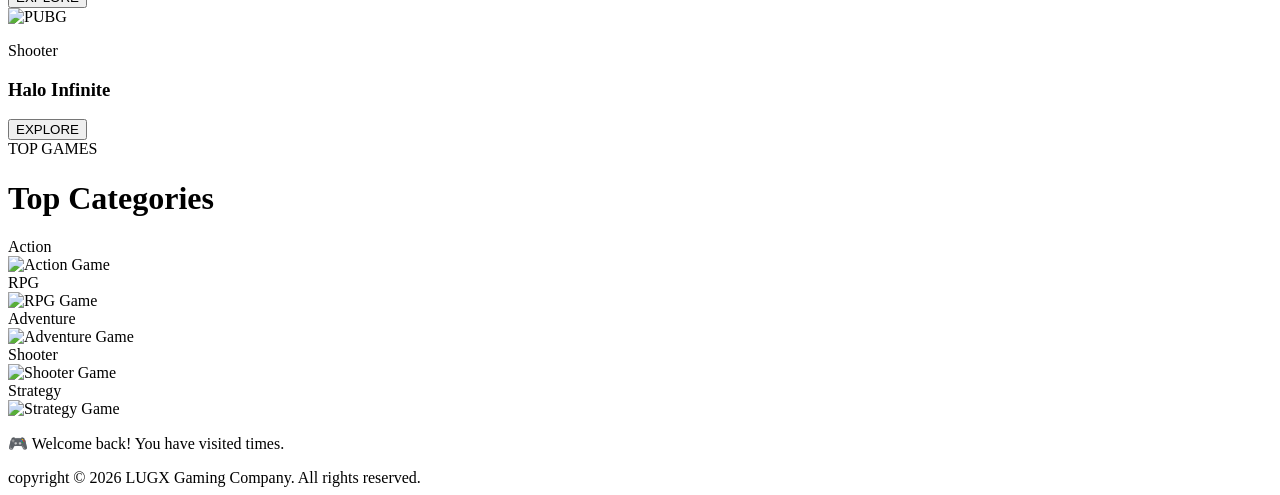
==== commit 4461c6fe: "Add files via upload" ====
--- a/index.html
+++ b/index.html
@@ -1,136 +1,224 @@
-<!doctype html>
+<!DOCTYPE html>
 <html lang="en">
 
 <head>
-    <meta charset="UTF-8" />
-    <meta name="viewport" content="width=device-width, initial-scale=1.0" />
+    <meta name="viewport" content="width=device-width, initial-scale=1.0">
     <meta name="description"
-        content="LUGX Gaming - your ultimate destination for trending games, top categories, and the best gaming experience." />
-    <!-- FONTS -->
-    <link href="https://fonts.googleapis.com/css2?family=Poppins:wght@300;400;500;600;700&display=swap"
-        rel="stylesheet" />
-    <link rel="shortcut icon" href="./images/logo.png" type="image/x-icon" />
-    <link rel="stylesheet" href="style.css" />
-    <title>LUGX Gaming</title>
+        content="LUGX Gaming - your ultimate destination for trending games, top categories, and the best gaming experience.">
+    <meta charset="UTF-8">
+    <title>LUGX Gaming Destination</title>
+    <link rel="stylesheet" href="style.css">
 </head>
 
 <body>
-    <!-- ========== HEADER ========== -->
-    <header class="headerContainer">
-        <div class="header">
-            <a href="index.html" class="logo">
-                <img src="images/logo.png" alt="LUGX Logo" />
-            </a>
-
-            <!-- Hamburger button (mobile) -->
-            <button class="menuToggle" id="menuToggle" aria-label="Toggle navigation">
-
-            </button>
-
-            <nav class="headerLinks" id="headerLinks">
-                <a href="index.html" class="active">Home</a>
-                <a href="#trending">Our Shop</a>
-                <a href="#mostPlayed">Product Details</a>
-                <a href="contactUs.html">Contact Us</a>
-                <button class="btn" id="signInBtn">Sign In</button>
-            </nav>
-        </div>
+
+    <div class="main-wrapper">
+        <nav class="navbar">
+            <div class="logo">
+                <img src="./images/logo.png" alt="LUGX Logo">
+                <span></span>
+            </div>
+            <ul class="nav-links">
+                <li><a href="#" class="active">Home</a></li>
+                <li><a href="#">Our Shop</a></li>
+                <li><a href="#">Product Details</a></li>
+                <li><a href="#">Contact Us</a></li>
+
+                <button class="sign-in-btn">SIGN IN</button>
+            </ul>
+        </nav>
+
+        <header class="hero">
+            <div class="hero-content">
+                <span class="welcome-txt">WELCOME TO LUGX</span>
+                <h1>YOUR ULTIMATE GAMING DESTINATION!</h1>
+                <p>
+                    LUGX Gaming — your go-to platform for discovering top-rated games,
+                    exploring new releases, and staying ahead in the gaming world.
+                    Join millions of gamers who trust LUGX for the best experience.
+                </p>
+
+                <div class="search-container">
+                    <input type="text" placeholder="Search for a game...">
+                    <button class="search-btn">SEARCH NOW</button>
+                </div>
+            </div>
+
+            <div class="hero-image">
+                <img src="./images/banner-image.jpg" alt="Assassin's Creed Hero">
+            </div>
+        </header>
+    </div>
+
+
+    <!-- Section 1: Trending Games (4 Images) -->
+    <section class="trending-section">
+        <div class="section-header">
+            <div class="titles">
+                <span class="hot-tag">🔥 HOT RIGHT NOW</span>
+                <h1>Trending Games</h1>
+            </div>
+            <button class="view-all">VIEW ALL</button>
+        </div>
+
+        <div class="trending-grid">
+
+            <div class="trending-card">
+                <img src="./images/categories-01.jpg" alt="Assassin's Creed">
+                <div class="card-overlay">
+                    <div class="card-text">
+                        <p class="genre">Action / RPG</p>
+                        <h3>Assassin's Creed</h3>
+                    </div>
+                    <div class="cart-icon"><img src="./images/online-shopping.png"></div>
+                </div>
+            </div>
+            <!-- secound///////////////////////////////////////////////////////// -->
+            <div class="trending-card">
+                <img src="./images/categories-02.jpg" alt="Cyberpunk 2077">
+                <div class="card-overlay">
+                    <div class="card-text">
+                        <p class="genre">Open World</p>
+                        <h3>Cyberpunk 2077</h3>
+                    </div>
+                    <div class="cart-icon"><img src="./images/online-shopping.png">></div>
+                </div>
+            </div>
+            <!-- third////////////////////////////////////////////////////// -->
+            <div class="trending-card">
+                <img src="./images/categories-03.jpg" alt="God of War">
+                <div class="card-overlay">
+                    <div class="card-text">
+                        <p class="genre">Adventure</p>
+                        <h3>God of War</h3>
+                    </div>
+                    <div class="cart-icon"><img src="./images/online-shopping.png"></div>
+                </div>
+            </div>
+
+            <div class="trending-card">
+                <img src="./images/categories-04.jpg" alt="Elden Ring">
+                <div class="card-overlay">
+                    <div class="card-text">
+                        <p class="genre">Dark Fantasy</p>
+                        <h3>Elden Ring</h3>
+                    </div>
+                    <div class="cart-icon"><img src="./images/online-shopping.png"></div>
+                </div>
+            </div>
+
+        </div>
+    </section>
+    <!-- Section 2: Most Played (6 Images) -->
+    <section class="most-played">
+        <div class="section-header">
+            <div class="titles">
+                <span class="top-tag">TOP GAMES</span>
+                <h1>Most Played</h1>
+            </div>
+            <button class="view-all">VIEW ALL</button>
+        </div>
+
+        <div class="games-grid">
+            <div class="game-card">
+                <img src="./images/top-game-01.jpg" alt="Warframe">
+                <div class="card-content">
+                    <p class="genre">Action</p>
+                    <h3>Assassin's Creed</h3>
+                    <button class="explore-btn">EXPLORE</button>
+                </div>
+            </div>
+
+            <div class="game-card">
+                <img src="./images/top-game-02.jpg" alt="PUBG">
+                <div class="card-content">
+                    <p class="genre">Open World</p>
+                    <h3>Cyberpunk 2077</h3>
+                    <button class="explore-btn">EXPLORE</button>
+                </div>
+            </div>
+            <div class="game-card">
+                <img src="./images/top-game-03.jpg" alt="PUBG">
+                <div class="card-content">
+                    <p class="genre">Adventure</p>
+                    <h3>God of War</h3>
+                    <button class="explore-btn">EXPLORE</button>
+                </div>
+            </div>
+            <div class="game-card">
+                <img src="./images/top-game-04.jpg" alt="PUBG">
+                <div class="card-content">
+                    <p class="genre">Fantasy</p>
+                    <h3>Elden Ring</h3>
+                    <button class="explore-btn">EXPLORE</button>
+                </div>
+            </div>
+            <div class="game-card">
+                <img src="./images/top-game-05.jpg" alt="PUBG">
+                <div class="card-content">
+                    <p class="genre">Shooter</p>
+                    <h3>Halo Infinite</h3>
+                    <button class="explore-btn">EXPLORE</button>
+                </div>
+            </div>
+
+
+        </div>
+    </section>
+    <!-- ............................................................... -->
+    <header class="main-header">
+        <span class="sub-title">TOP GAMES</span>
+        <h1 class="main-title">Top Categories</h1>
+
     </header>
-
-    <!-- ========== LANDING PAGE ========== -->
-    <main class="landingPageContainer">
-        <div class="landingPage">
-            <!-- LEFT SIDE -->
-            <div class="leftSide">
-                <p class="welcome">Welcome to LUGX</p>
-                <h1 class="slogan">Your Ultimate Gaming Destination!</h1>
-                <p class="description">
-                    LUGX Gaming — your go-to platform for discovering top-rated games,
-                    exploring new releases, and staying ahead in the gaming world. Join
-                    millions of gamers who trust LUGX for the best experience.
-                </p>
-                <!-- Search bar -->
-                <div class="searchBar">
-                    <input type="text" id="searchInput" placeholder="Search for a game…" />
-                    <button class="btn searchBtn" id="searchBtn">SEARCH NOW</button>
-                </div>
-                <!-- Search result message -->
-                <p id="searchResult" class="searchResult"></p>
-            </div>
-
-            <!-- RIGHT SIDE -->
-            <div class="imageContainer">
-                <img src="images/banner-image.jpg" alt="Gaming banner" />
-            </div>
-        </div>
-    </main>
-
-    <!-- ========== TRENDING GAMES ========== -->
-    <section class="trendingContainer" id="trending">
-        <span>🔥 Hot Right Now</span>
-        <div class="trendingHeader">
-            <h1>Trending Games</h1>
-            <button class="btn" id="viewAllTrending">View All</button>
-        </div>
-
-        <div class="trendingCard" id="trendingCard">
-            <!-- Cards injected by JS -->
+    <!-- Section 3: Top Categories (5 Images) -->
+
+    <section class="categories-container">
+
+        <div class="category-card">
+            <div class="card-header">Action</div>
+            <img src="./images/trending-01.jpg" alt="Action Game">
+        </div>
+
+        <div class="category-card">
+            <div class="card-header">RPG</div>
+            <img src="./images/trending-02.jpg" alt="RPG Game">
+        </div>
+
+        <div class="category-card">
+            <div class="card-header">Adventure</div>
+            <img src="./images/trending-03.jpg" alt="Adventure Game">
+        </div>
+
+        <div class="category-card">
+            <div class="card-header">Shooter</div>
+            <img src="./images/trending-04.jpg" alt="Shooter Game">
+        </div>
+
+        <div class="category-card">
+            <div class="card-header">Strategy</div>
+            <img src="./images/trending-05.jpg" alt="Strategy Game">
         </div>
     </section>
 
-    <!-- ========== MOST PLAYED ========== -->
-    <section class="mostContainer" id="mostPlayed">
-        <div class="mostPlayed">
-            <span>top games</span>
-            <div class="mostHeader">
-                <h1>Most Played</h1>
-                <button class="btn" id="viewAllMost">View All</button>
-            </div>
-            <div class="mostCards" id="mostCards">
-                <!-- Cards injected by JS -->
-            </div>
-        </div>
-    </section>
-
-    <!-- ========== TOP CATEGORIES ========== -->
-    <section class="categoryContainer">
-        <div class="category">
-            <div class="categoryHeader">
-                <span>top games</span>
-                <h1>Top Categories</h1>
-            </div>
-            <div class="categoryCards" id="categoryCards">
-                <!-- Cards injected by JS -->
-            </div>
-        </div>
-    </section>
-
-    <!-- ========== VISIT COUNTER BANNER ========== -->
+    <!-- Inside your Header or Main Section -->
     <div class="counterBanner">
-        <p id="visitMsg"></p>
+        <P>🎮 Welcome back! You have visited <span id="visit-counter"></span>times.</P>
+
     </div>
-
-    <!-- ========== FOOTER ========== -->
     <footer class="footerContainer">
         <div class="footer">
-            copyright & copy; <span id="footerYear"></span> LUGX Gaming Company. All
+
+            copyright ©
+            <span id="footerYear">2026 </span>
+            LUGX Gaming Company. All
             rights reserved.
+
         </div>
     </footer>
 
-    <!-- ========== SIGN-IN MODAL ========== -->
-    <div class="modalOverlay" id="modalOverlay">
-        <div class="modal">
-            <button class="modalClose" id="modalClose">& times;</button>
-            <h2>Sign In</h2>
-            <input type="text" id="modalUsername" placeholder="Username" />
-            <input type="password" id="modalPassword" placeholder="Password" />
-            <p id="modalMsg" class="modalMsg"></p>
-            <button class="btn" id="modalSubmit">Login</button>
-        </div>
-    </div>
-
-    <script src="index.js"></script>
+
+    <script src="script.js"></script>
 </body>
 
 </html>
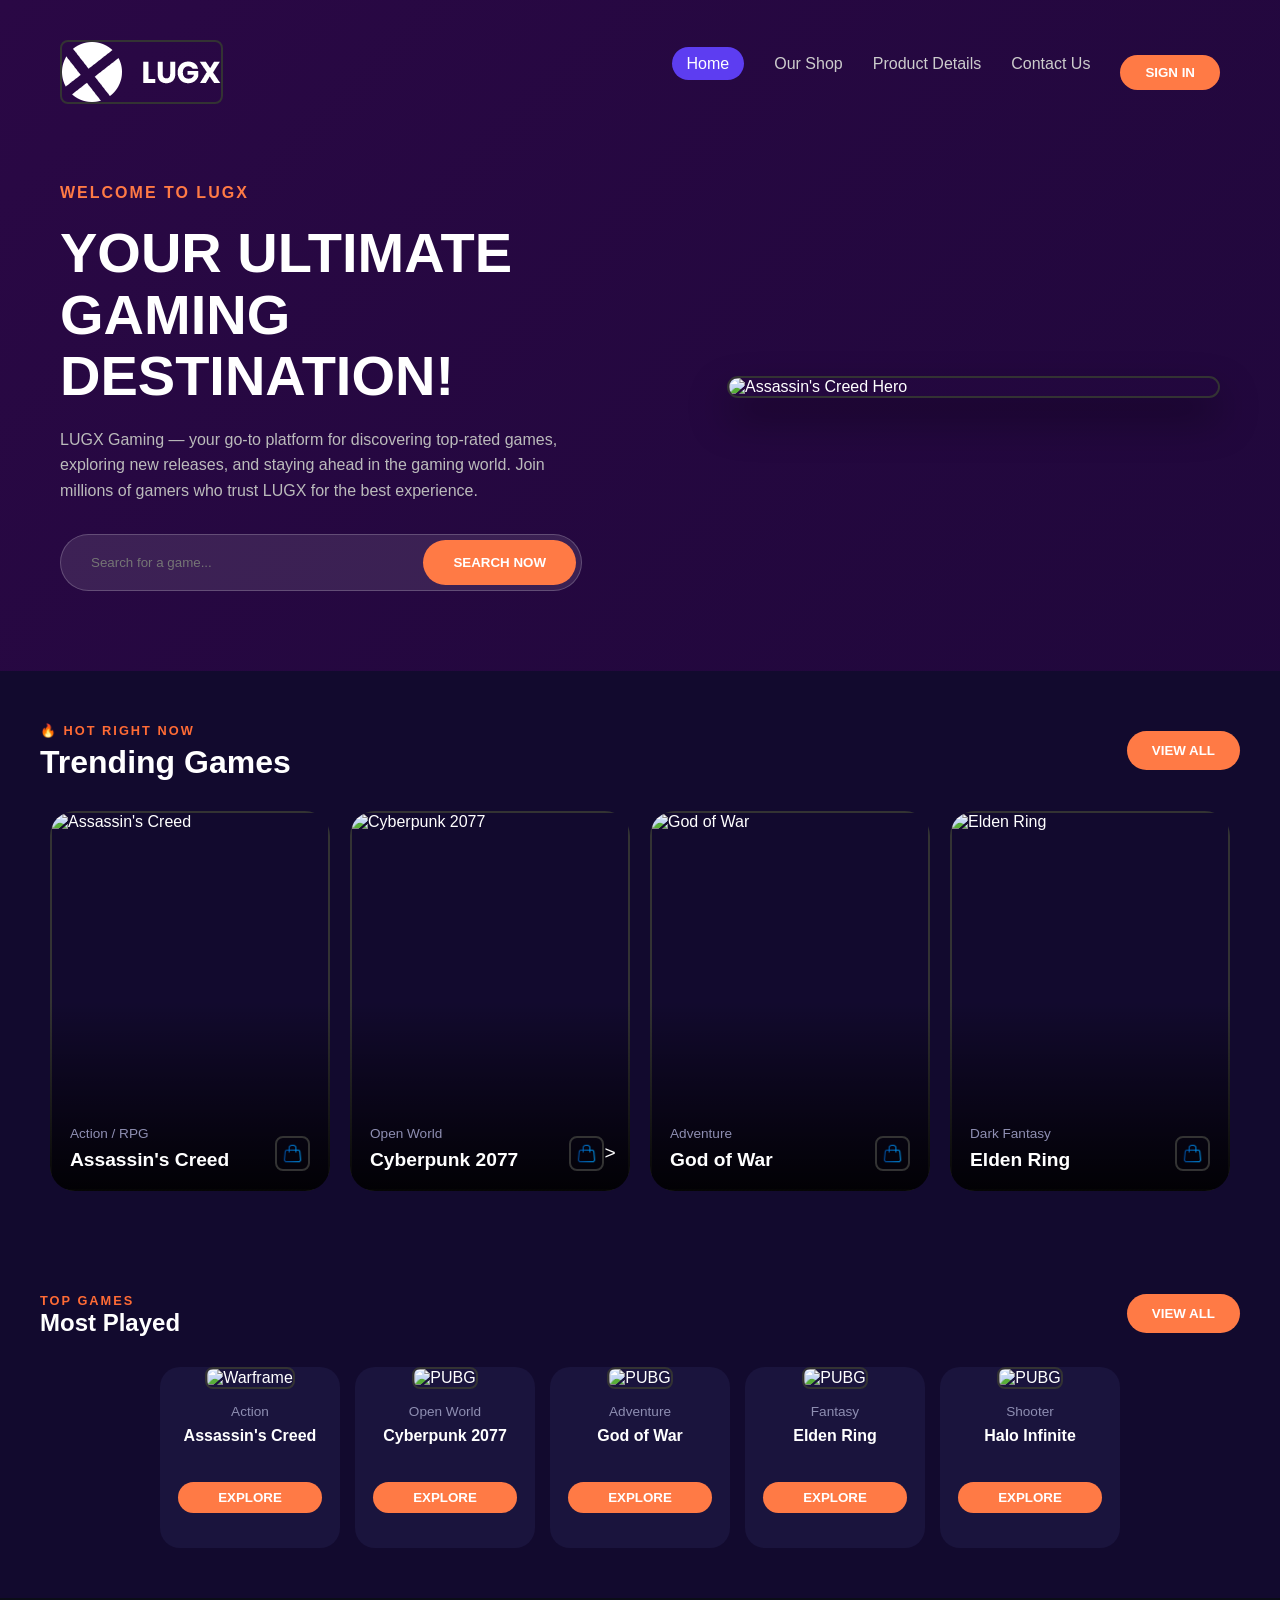
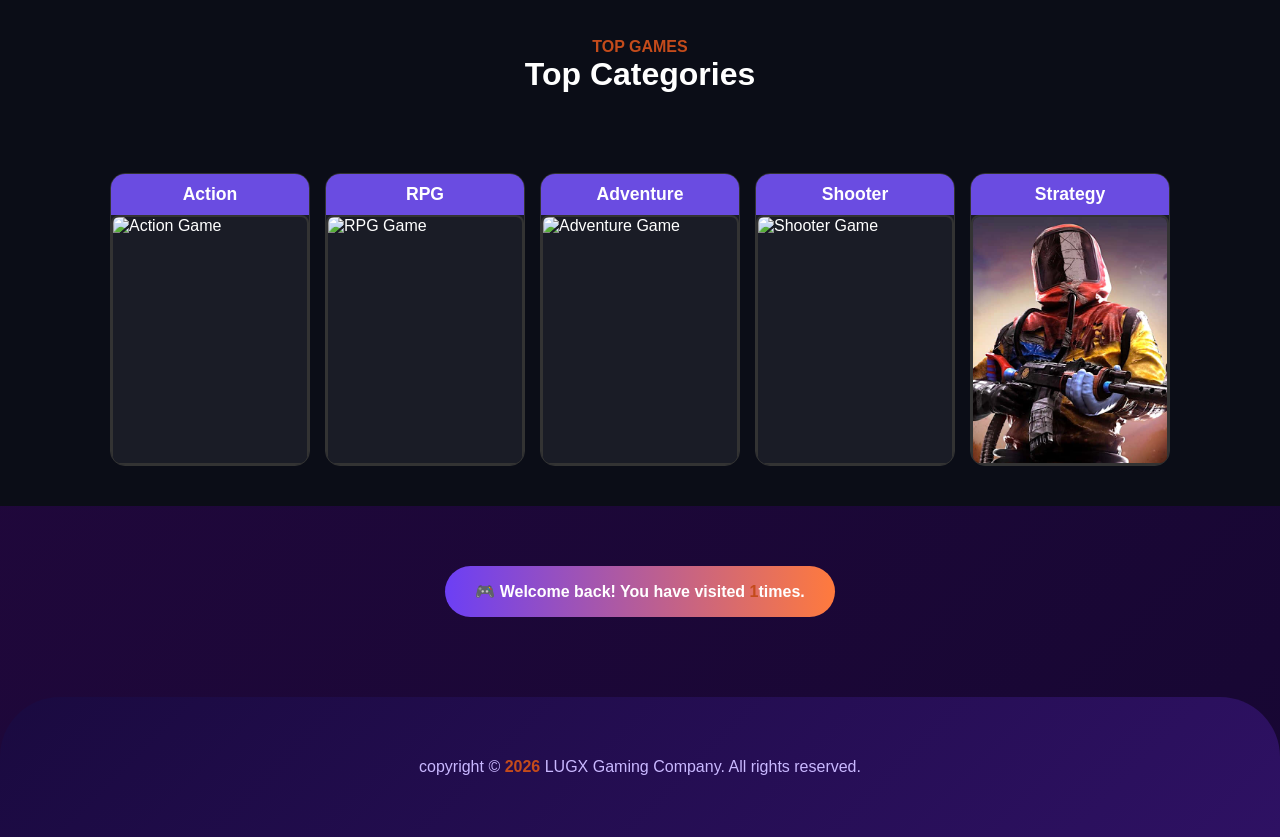
==== commit 414ccb78: "Add files via upload" ====
--- a/index.html
+++ b/index.html
@@ -15,7 +15,7 @@
     <div class="main-wrapper">
         <nav class="navbar">
             <div class="logo">
-                <img src="./images/logo.png" alt="LUGX Logo">
+                <img src="logo.png" alt="LUGX Logo">
                 <span></span>
             </div>
             <ul class="nav-links">
@@ -45,7 +45,7 @@
             </div>
 
             <div class="hero-image">
-                <img src="./images/banner-image.jpg" alt="Assassin's Creed Hero">
+                <img src="banner-image.jpg" alt="Assassin's Creed Hero">
             </div>
         </header>
     </div>
@@ -64,46 +64,46 @@
         <div class="trending-grid">
 
             <div class="trending-card">
-                <img src="./images/categories-01.jpg" alt="Assassin's Creed">
+                <img src="categories-01.jpg" alt="Assassin's Creed">
                 <div class="card-overlay">
                     <div class="card-text">
                         <p class="genre">Action / RPG</p>
                         <h3>Assassin's Creed</h3>
                     </div>
-                    <div class="cart-icon"><img src="./images/online-shopping.png"></div>
+                    <div class="cart-icon"><img src="online-shopping.png"></div>
                 </div>
             </div>
             <!-- secound///////////////////////////////////////////////////////// -->
             <div class="trending-card">
-                <img src="./images/categories-02.jpg" alt="Cyberpunk 2077">
+                <img src="categories-02.jpg" alt="Cyberpunk 2077">
                 <div class="card-overlay">
                     <div class="card-text">
                         <p class="genre">Open World</p>
                         <h3>Cyberpunk 2077</h3>
                     </div>
-                    <div class="cart-icon"><img src="./images/online-shopping.png">></div>
+                    <div class="cart-icon"><img src="online-shopping.png">></div>
                 </div>
             </div>
             <!-- third////////////////////////////////////////////////////// -->
             <div class="trending-card">
-                <img src="./images/categories-03.jpg" alt="God of War">
+                <img src="categories-03.jpg" alt="God of War">
                 <div class="card-overlay">
                     <div class="card-text">
                         <p class="genre">Adventure</p>
                         <h3>God of War</h3>
                     </div>
-                    <div class="cart-icon"><img src="./images/online-shopping.png"></div>
-                </div>
-            </div>
-
-            <div class="trending-card">
-                <img src="./images/categories-04.jpg" alt="Elden Ring">
+                    <div class="cart-icon"><img src="online-shopping.png"></div>
+                </div>
+            </div>
+
+            <div class="trending-card">
+                <img src="categories-04.jpg" alt="Elden Ring">
                 <div class="card-overlay">
                     <div class="card-text">
                         <p class="genre">Dark Fantasy</p>
                         <h3>Elden Ring</h3>
                     </div>
-                    <div class="cart-icon"><img src="./images/online-shopping.png"></div>
+                    <div class="cart-icon"><img src="online-shopping.png"></div>
                 </div>
             </div>
 
@@ -121,7 +121,7 @@
 
         <div class="games-grid">
             <div class="game-card">
-                <img src="./images/top-game-01.jpg" alt="Warframe">
+                <img src="top-game-01.jpg" alt="Warframe">
                 <div class="card-content">
                     <p class="genre">Action</p>
                     <h3>Assassin's Creed</h3>
@@ -130,7 +130,7 @@
             </div>
 
             <div class="game-card">
-                <img src="./images/top-game-02.jpg" alt="PUBG">
+                <img src="top-game-02.jpg" alt="PUBG">
                 <div class="card-content">
                     <p class="genre">Open World</p>
                     <h3>Cyberpunk 2077</h3>
@@ -138,7 +138,7 @@
                 </div>
             </div>
             <div class="game-card">
-                <img src="./images/top-game-03.jpg" alt="PUBG">
+                <img src="top-game-03.jpg" alt="PUBG">
                 <div class="card-content">
                     <p class="genre">Adventure</p>
                     <h3>God of War</h3>
@@ -146,7 +146,7 @@
                 </div>
             </div>
             <div class="game-card">
-                <img src="./images/top-game-04.jpg" alt="PUBG">
+                <img src="top-game-04.jpg" alt="PUBG">
                 <div class="card-content">
                     <p class="genre">Fantasy</p>
                     <h3>Elden Ring</h3>
@@ -154,7 +154,7 @@
                 </div>
             </div>
             <div class="game-card">
-                <img src="./images/top-game-05.jpg" alt="PUBG">
+                <img src="top-game-05.jpg" alt="PUBG">
                 <div class="card-content">
                     <p class="genre">Shooter</p>
                     <h3>Halo Infinite</h3>
@@ -177,27 +177,27 @@
 
         <div class="category-card">
             <div class="card-header">Action</div>
-            <img src="./images/trending-01.jpg" alt="Action Game">
+            <img src="trending-01.jpg" alt="Action Game">
         </div>
 
         <div class="category-card">
             <div class="card-header">RPG</div>
-            <img src="./images/trending-02.jpg" alt="RPG Game">
+            <img src="trending-02.jpg" alt="RPG Game">
         </div>
 
         <div class="category-card">
             <div class="card-header">Adventure</div>
-            <img src="./images/trending-03.jpg" alt="Adventure Game">
+            <img src="trending-03.jpg" alt="Adventure Game">
         </div>
 
         <div class="category-card">
             <div class="card-header">Shooter</div>
-            <img src="./images/trending-04.jpg" alt="Shooter Game">
+            <img src="trending-04.jpg" alt="Shooter Game">
         </div>
 
         <div class="category-card">
             <div class="card-header">Strategy</div>
-            <img src="./images/trending-05.jpg" alt="Strategy Game">
+            <img src="trending-05.jpg" alt="Strategy Game">
         </div>
     </section>
 
--- a/style.css
+++ b/style.css
@@ -0,0 +1,604 @@
+body {
+    margin: 0;
+    font-family: 'Segoe UI', Tahoma, Geneva, Verdana, sans-serif;
+    background-color: #0b0b0d;
+    color: #fff;
+    font-family: Cambria, Cochin, Georgia, Times, 'Times New Roman', serif;
+}
+
+/* زززززززززززززززززززززززززززززززززززززززززززززززززززززززززززززززززززز */
+/* سيشن الاول */
+/* تنسيق عام للقسم */
+.trending-section {
+    background-color: #120a2e;
+    /* خلفية الصفحة الكحلي الغامق */
+    padding: 50px 30px;
+    color: white;
+    font-family: sans-serif;
+}
+
+/* تنسيق الهيدر العلوي (نفس القسم السابق) */
+.section-header {
+    display: flex;
+    justify-content: space-between;
+    align-items: center;
+    margin-bottom: 30px;
+    max-width: 1200px;
+    margin-left: auto;
+    margin-right: auto;
+}
+
+.hot-tag {
+    color: #ff6b35;
+    /* برتقالي */
+    font-size: 0.8rem;
+    font-weight: bold;
+    letter-spacing: 2px;
+}
+
+.trending-section h1 {
+    font-size: 2rem;
+    margin: 5px 0 0 0;
+}
+
+.view-all {
+    background-color: #ff7a45;
+    color: white;
+    border: none;
+    padding: 12px 25px;
+    border-radius: 25px;
+    font-weight: bold;
+    cursor: pointer;
+}
+
+/* تنسيق الشبكة (Flexbox للأربعة كروت) */
+.trending-grid {
+    display: flex;
+    justify-content: center;
+    gap: 20px;
+    max-width: 1200px;
+    margin-left: auto;
+    margin-right: auto;
+}
+
+/* تنسيق الكارت الواحد (يجب أن يكون relative) */
+.trending-card {
+    position: relative;
+    width: 280px;
+    height: 380px;
+    /* الارتفاع أطول قليلاً من القسم السابق */
+    border-radius: 25px;
+    overflow: hidden;
+    /* لضمان حواف الصورة الدائرية */
+    cursor: pointer;
+    transition: 0.3s;
+}
+
+.trending-card img {
+    width: 100%;
+    height: 100%;
+    object-fit: cover;
+    display: block;
+}
+
+/* الطبقة التي تحتوي على النصوص وتطفو فوق الصورة */
+.card-overlay {
+    position: absolute;
+    bottom: 0;
+    left: 0;
+    width: 100%;
+    height: 50%;
+    /* تغطي النصف السفلي لعمل التدرج */
+    background: linear-gradient(to top, rgba(0, 0, 0, 0.9) 0%, rgba(0, 0, 0, 0) 100%);
+    padding: 20px;
+    display: flex;
+    justify-content: space-between;
+    /* النص على اليسار والأيقونة على اليمين */
+    align-items: flex-end;
+    /* لإنزال المحتوى للأسفل */
+    box-sizing: border-box;
+    /* لضمان أن الـ padding لا يزيد الارتفاع */
+}
+
+/* تنسيق النصوص داخل الطبقة */
+.card-text {
+    flex-grow: 1;
+    /* لتأخذ المساحة المتاحة */
+}
+
+.genre {
+    color: #8e8eb2;
+    font-size: 0.85rem;
+    margin: 0 0 5px 0;
+}
+
+.trending-card h3 {
+    font-size: 1.2rem;
+    margin: 0;
+}
+
+/* تنسيق أيقونة سلة التسوق */
+.cart-icon {
+
+    color: white;
+    width: 35px;
+    height: 35px;
+    border-radius: 10px;
+    display: flex;
+    justify-content: center;
+    align-items: center;
+    font-size: 1.2rem;
+    margin-left: 15px;
+    transition: 0.3s;
+}
+
+/* تأثير عند تمرير الماوس على الكارت */
+.trending-card:hover {
+    transform: scale(1.02);
+}
+
+.cart-icon:hover {
+    background-color: #e6693a;
+}
+
+
+
+
+
+
+
+
+
+
+
+
+
+
+
+
+
+
+
+
+
+
+
+
+/* سيشن اول  */
+.hero-section {
+    position: relative;
+    height: 400px;
+    overflow: hidden;
+}
+
+.main-img {
+    width: 100%;
+    height: 100%;
+    object-fit: cover;
+    filter: brightness(50%);
+}
+
+.hero-text {
+    position: absolute;
+    top: 50%;
+    left: 50%;
+    transform: translate(-50%, -50%);
+    text-align: center;
+}
+
+.game-section {
+    padding: 40px 20px;
+    text-align: center;
+}
+
+.bg-alt {
+    background-color: #1a1a1e;
+}
+
+h2 {
+    color: #00ffcc;
+    margin-bottom: 20px;
+    text-transform: uppercase;
+}
+
+/* Flexible Grid Layouts */
+.grid-4,
+.grid-6,
+.grid-5 {
+    display: grid;
+    gap: 15px;
+    margin: 0 auto;
+    max-width: 1200px;
+}
+
+.grid-4 {
+    grid-template-columns: repeat(4, 1fr);
+}
+
+.grid-6 {
+    grid-template-columns: repeat(3, 1fr);
+}
+
+/* 2 rows of 3 */
+.grid-5 {
+    grid-template-columns: repeat(5, 1fr);
+}
+
+img {
+    width: 100%;
+    border-radius: 8px;
+    transition: transform 0.3s;
+    border: 2px solid #333;
+}
+
+img:hover {
+    transform: scale(1.05);
+    border-color: #00ffcc;
+}
+
+/* Change Span (the visit number) to Orange */
+span {
+    color: rgb(196, 75, 27);
+    font-weight: bold;
+}
+
+/* Container for your images */
+.container {
+    padding: 20px;
+}
+
+/* تنسيق section 3 */
+/* تنسيق عام للقسم */
+.most-played {
+    background-color: #120a2e;
+    /* لون الخلفية الكحلي الغامق */
+    padding: 50px 20px;
+    color: white;
+    font-family: Cambria, Cochin, Georgia, Times, 'Times New Roman', serif;
+}
+
+/* تنسيق الهيدر العلوي */
+.section-header {
+    display: flex;
+    justify-content: space-between;
+    align-items: center;
+    margin-bottom: 30px;
+    max-width: 1200px;
+    margin-left: auto;
+    margin-right: auto;
+}
+
+.top-tag {
+    color: #ff6b35;
+    /* برتقالي */
+    font-size: 0.8rem;
+    font-weight: bold;
+    letter-spacing: 2px;
+}
+
+.view-all {
+    background-color: #ff7a45;
+    color: white;
+    border: none;
+    padding: 12px 25px;
+    border-radius: 25px;
+    font-weight: bold;
+    cursor: pointer;
+}
+
+/* تنسيق شبكة الألعاب */
+.games-grid {
+    display: flex;
+    justify-content: center;
+    gap: 15px;
+    flex-wrap: wrap;
+    /* لتنزيل الكروت تحت بعض في الشاشات الصغيرة */
+}
+
+/* تنسيق الكارت الواحد */
+.game-card {
+    background-color: #1a143d;
+    width: 180px;
+    border-radius: 20px;
+    overflow: hidden;
+    text-align: center;
+    padding-bottom: 20px;
+}
+
+.game-card img {
+    width: 100%;
+    height: 220px;
+    object-fit: cover;
+}
+
+.card-content {
+    padding: 15px 10px;
+}
+
+.genre {
+    color: #8e8eb2;
+    font-size: 0.85rem;
+    margin-bottom: 8px;
+}
+
+.game-card h3 {
+    font-size: 1rem;
+    margin-bottom: 15px;
+    height: 40px;
+    /* لتوحيد ارتفاع العناوين */
+}
+
+/* تنسيق زر Explore */
+.explore-btn {
+    background-color: #ff7a45;
+    color: white;
+    border: none;
+    padding: 8px 20px;
+    border-radius: 20px;
+    width: 90%;
+    font-weight: bold;
+    cursor: pointer;
+    transition: 0.3s;
+}
+
+.explore-btn:hover {
+    background-color: #e6693a;
+}
+
+
+
+
+
+
+
+
+/* ---------- FOOTER ---------- */
+.footerContainer {
+    background: linear-gradient(135deg, #1a0a40, #2e1163);
+    height: 140px;
+    border-radius: 60px 60px 0 0;
+    margin-top: 80px;
+    display: flex;
+    align-items: center;
+    justify-content: center;
+}
+
+.footer {
+    max-width: 1300px;
+    margin: auto;
+    text-align: center;
+    color: #c9b8ff;
+    font-weight: 500;
+    font-size: 1rem;
+}
+
+
+/* ---------- VISIT COUNTER BANNER ---------- */
+.counterBanner {
+    max-width: 1300px;
+    margin: 60px auto 0;
+    padding: 0 20px;
+    text-align: center;
+}
+
+.counterBanner p {
+    background: linear-gradient(90deg, #6c3ff5, #ff7a3d);
+    color: #fff;
+    font-weight: 600;
+    font-size: 1rem;
+    padding: 16px 30px;
+    border-radius: 50px;
+    display: inline-block;
+}
+
+.main-header {
+    text-align: center;
+    font-family: Cambria, Cochin, Georgia, Times, 'Times New Roman', serif display: flex;
+    justify-content: center;
+    gap: 15px;
+    background-color: #0b0d17;
+    /* خلفية الصفحة الغامقة */
+    padding: 40px;
+
+}
+
+
+
+/* تنسيق الحاوية الأساسية */
+.categories-container {
+    display: flex;
+    justify-content: center;
+    gap: 15px;
+    background-color: #0b0d17;
+    /* خلفية الصفحة الغامقة */
+    padding: 40px;
+}
+
+/* تنسيق الكارت */
+.category-card {
+    width: 200px;
+    background-color: #1a1c26;
+    border-radius: 15px;
+    /* حواف دائرية للكارت */
+    overflow: hidden;
+    /* لضمان أن الصورة لا تخرج عن الحواف الدائرية */
+    border: 1px solid #333;
+    transition: transform 0.3s ease;
+}
+
+.category-card:hover {
+    transform: translateY(-10px);
+    /* تأثير عند مرور الماوس */
+}
+
+/* تنسيق الجزء العلوي (البنفسجي) */
+.card-header {
+    background-color: #6a4ce1;
+    /* اللون البنفسجي من الصورة */
+    color: white;
+    text-align: center;
+    padding: 10px;
+    font-weight: bold;
+    font-family: Arial, sans-serif;
+    font-size: 1.1em;
+}
+
+/* تنسيق الصورة */
+.category-card img {
+    width: 100%;
+    height: 250px;
+    object-fit: cover;
+    /* لضمان عدم تشوه الصورة */
+    display: block;
+}
+
+
+
+
+/* first page */
+/* إعدادات عامة */
+* {
+    margin: 0;
+    padding: 0;
+    box-sizing: border-box;
+    font-family: 'Poppins', sans-serif;
+    /* يفضل استخدام خط Poppins من Google Fonts */
+}
+
+body {
+    background: linear-gradient(135deg, #2a0845 0%, #170733 100%);
+    color: white;
+    min-height: 100vh;
+
+}
+
+.main-wrapper {
+    max-width: 1200px;
+    margin: 0 auto;
+    padding: 20px;
+}
+
+/* القائمة العلوية */
+.navbar {
+    display: flex;
+    justify-content: space-between;
+    align-items: center;
+    padding: 20px 0;
+}
+
+.logo {
+    display: flex;
+    align-items: center;
+    font-size: 24px;
+    font-weight: bold;
+}
+
+.nav-links {
+    display: flex;
+    list-style: none;
+    gap: 30px;
+}
+
+.nav-links a {
+    text-decoration: none;
+    color: #ccc;
+    transition: 0.3s;
+}
+
+.nav-links a.active,
+.nav-links a:hover {
+    color: white;
+    background: #5d3df1;
+    padding: 8px 15px;
+    border-radius: 20px;
+}
+
+.sign-in-btn {
+    background-color: #ff7a45;
+    color: white;
+    border: none;
+    padding: 10px 25px;
+    border-radius: 25px;
+    font-weight: bold;
+    cursor: pointer;
+    list-style: none;
+    text-decoration: none;
+    transition: 0.3s;
+    gap: 30px;
+    justify-content: space-between;
+}
+
+/* القسم الرئيسي Hero */
+.hero {
+    display: flex;
+    align-items: center;
+    justify-content: space-between;
+    padding: 60px 0;
+}
+
+.hero-content {
+    flex: 1;
+}
+
+.welcome-txt {
+    color: #ff7a45;
+    font-weight: bold;
+    letter-spacing: 2px;
+}
+
+.hero-content h1 {
+    font-size: 3.5rem;
+    margin: 20px 0;
+    line-height: 1.1;
+    text-transform: uppercase;
+}
+
+.hero-content p {
+    color: #bbb;
+    margin-bottom: 30px;
+    line-height: 1.6;
+    max-width: 500px;
+}
+
+/* بار البحث */
+.search-container {
+    background: rgba(255, 255, 255, 0.1);
+    border-radius: 40px;
+    display: flex;
+    padding: 5px;
+    width: 90%;
+    border: 1px solid rgba(255, 255, 255, 0.2);
+}
+
+.search-container input {
+    background: transparent;
+    border: none;
+    padding: 15px 25px;
+    color: white;
+    flex: 1;
+    outline: none;
+}
+
+.search-btn {
+    background: #ff7a45;
+    border: none;
+    color: white;
+    padding: 10px 30px;
+    border-radius: 35px;
+    font-weight: bold;
+    cursor: pointer;
+}
+
+/* الصورة */
+.hero-image {
+    flex: 1;
+    display: flex;
+    justify-content: flex-end;
+}
+
+.hero-image img {
+    width: 85%;
+    border-radius: 30px;
+    /* الحواف الدائرية للصورة */
+    box-shadow: 0 20px 40px rgba(0, 0, 0, 0.4);
+}
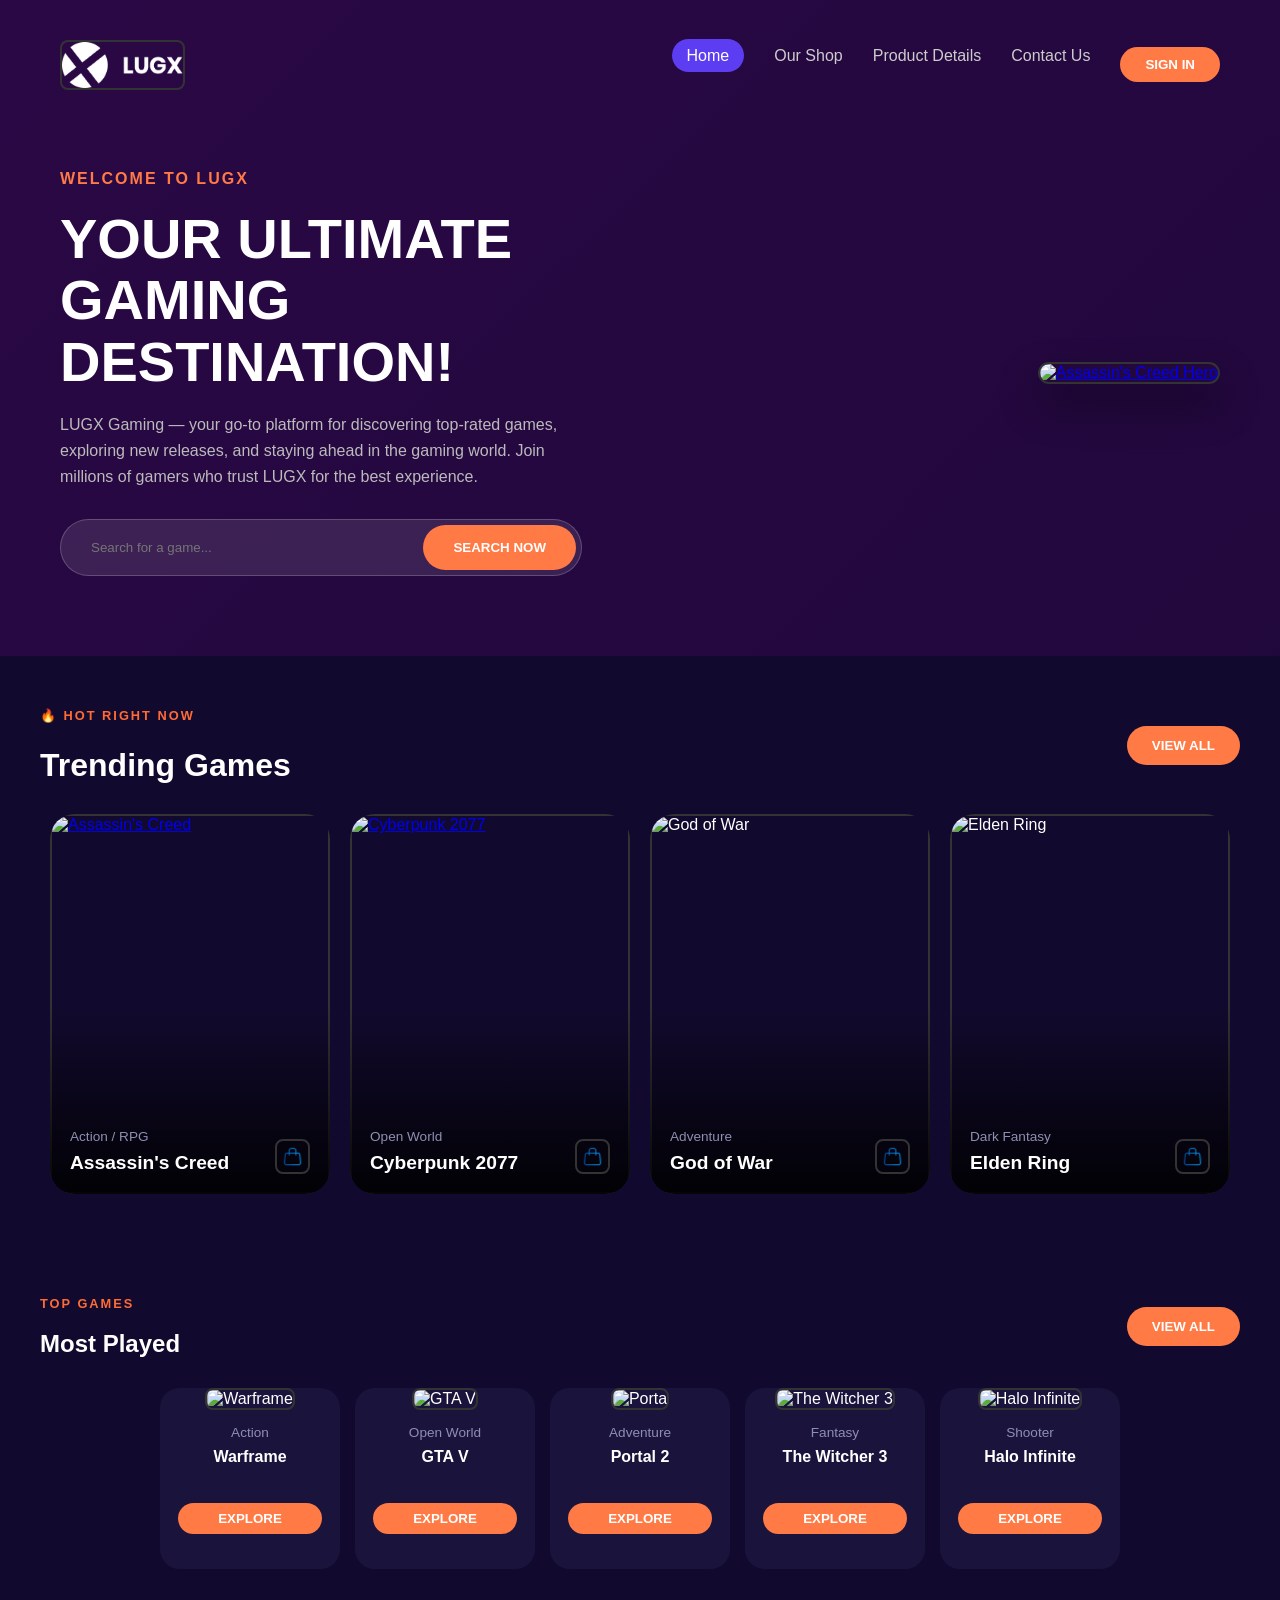
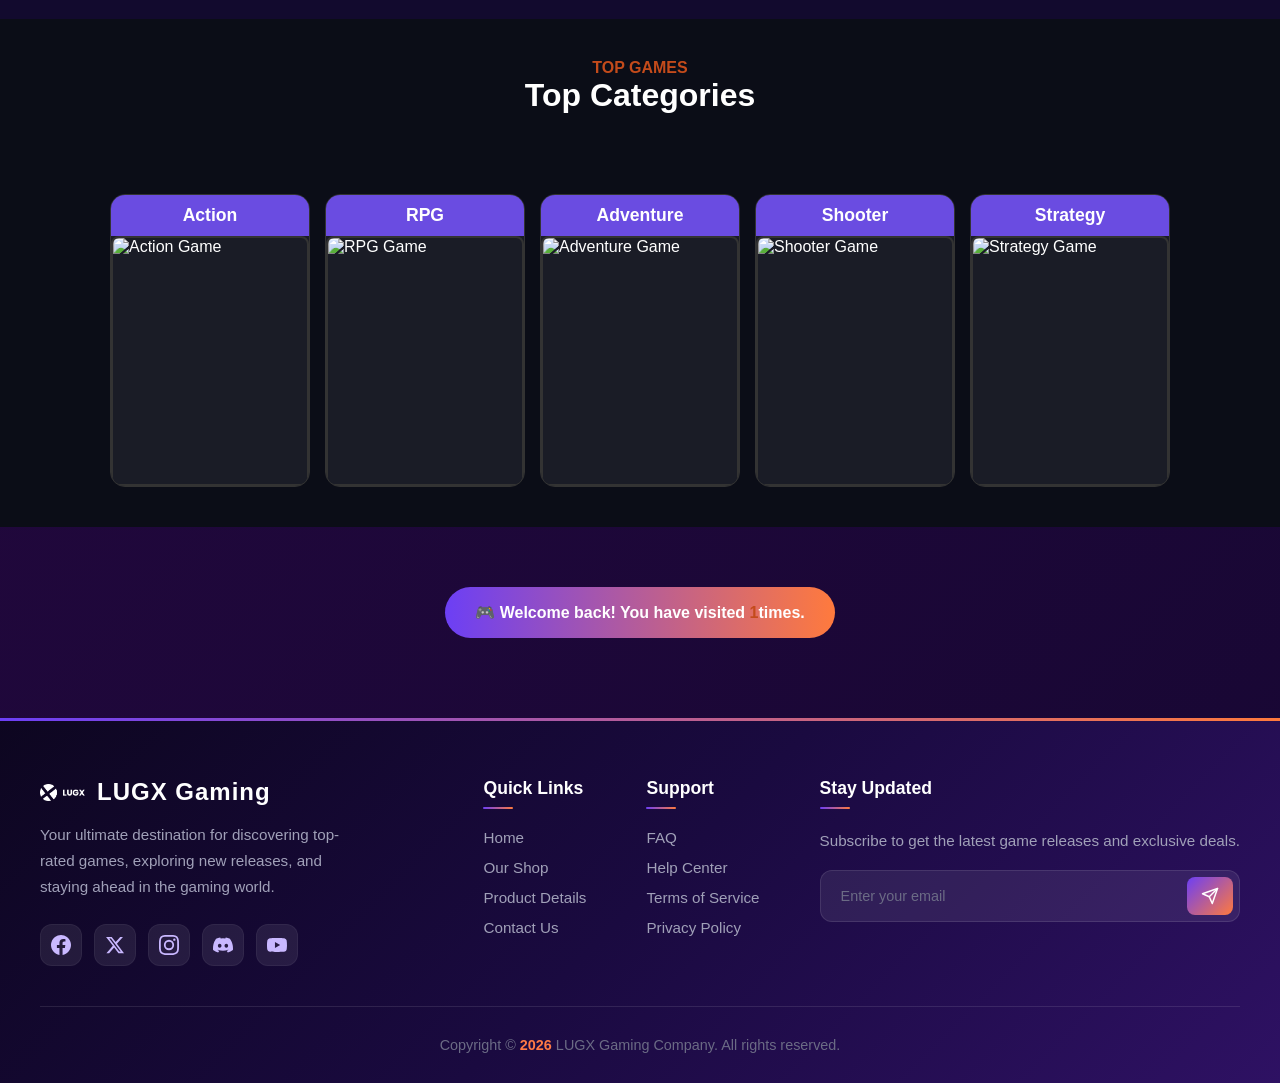
==== commit fcfe9103: "Add files via upload" ====
--- a/index.html
+++ b/index.html
@@ -19,10 +19,10 @@
                 <span></span>
             </div>
             <ul class="nav-links">
-                <li><a href="#" class="active">Home</a></li>
-                <li><a href="#">Our Shop</a></li>
-                <li><a href="#">Product Details</a></li>
-                <li><a href="#">Contact Us</a></li>
+                <li><a href="index.html" class="active">Home</a></li>
+                <li><a href="#amira">Our Shop</a></li>
+                <li><a href="#mira">Product Details</a></li>
+                <li><a href="test.html">Contact Us</a></li>
 
                 <button class="sign-in-btn">SIGN IN</button>
             </ul>
@@ -45,7 +45,8 @@
             </div>
 
             <div class="hero-image">
-                <img src="banner-image.jpg" alt="Assassin's Creed Hero">
+                <a href="#"><img src="https://images.unsplash.com/photo-1542751371-adc38448a05e?w=600&h=400&fit=crop"
+                        alt="Assassin's Creed Hero"></a>
             </div>
         </header>
     </div>
@@ -55,7 +56,7 @@
     <section class="trending-section">
         <div class="section-header">
             <div class="titles">
-                <span class="hot-tag">🔥 HOT RIGHT NOW</span>
+                <span class="hot-tag" id="amira">🔥 HOT RIGHT NOW</span><br><br>
                 <h1>Trending Games</h1>
             </div>
             <button class="view-all">VIEW ALL</button>
@@ -64,7 +65,9 @@
         <div class="trending-grid">
 
             <div class="trending-card">
-                <img src="categories-01.jpg" alt="Assassin's Creed">
+                <a href="#"><img
+                        src="https://wallpapercat.com/w/full/5/9/b/514-2880x1800-desktop-hd-assassins-creed-wallpaper.jpg"
+                        alt="Assassin's Creed"></a>
                 <div class="card-overlay">
                     <div class="card-text">
                         <p class="genre">Action / RPG</p>
@@ -75,18 +78,20 @@
             </div>
             <!-- secound///////////////////////////////////////////////////////// -->
             <div class="trending-card">
-                <img src="categories-02.jpg" alt="Cyberpunk 2077">
+                <a href="#"><img
+                        src="https://cdn1.epicgames.com/offer/77f2b98e2cef40c8a7437518bf420e47/EGS_Cyberpunk2077_CDPROJEKTRED_S1_03_2560x1440-359e77d3cd0a40aebf3bbc130d14c5c7"
+                        alt="Cyberpunk 2077"></a>
                 <div class="card-overlay">
                     <div class="card-text">
                         <p class="genre">Open World</p>
                         <h3>Cyberpunk 2077</h3>
                     </div>
-                    <div class="cart-icon"><img src="online-shopping.png">></div>
+                    <div class="cart-icon"><img src="online-shopping.png"></div>
                 </div>
             </div>
             <!-- third////////////////////////////////////////////////////// -->
             <div class="trending-card">
-                <img src="categories-03.jpg" alt="God of War">
+                <img src="https://wallpapercave.com/wp/wp1858399.jpg" alt="God of War">
                 <div class="card-overlay">
                     <div class="card-text">
                         <p class="genre">Adventure</p>
@@ -97,7 +102,8 @@
             </div>
 
             <div class="trending-card">
-                <img src="categories-04.jpg" alt="Elden Ring">
+                <img src="https://images.wallpapersden.com/image/download/hd-elden-ring-the-erdtree-queen_bmdnbmiUmZqaraWkpJRmbmdlrWZnbWU.jpg"
+                    alt="Elden Ring">
                 <div class="card-overlay">
                     <div class="card-text">
                         <p class="genre">Dark Fantasy</p>
@@ -110,10 +116,10 @@
         </div>
     </section>
     <!-- Section 2: Most Played (6 Images) -->
-    <section class="most-played">
+    <section class="most-played" id="mira">
         <div class="section-header">
             <div class="titles">
-                <span class="top-tag">TOP GAMES</span>
+                <span class="top-tag">TOP GAMES</span><br><br>
                 <h1>Most Played</h1>
             </div>
             <button class="view-all">VIEW ALL</button>
@@ -121,40 +127,44 @@
 
         <div class="games-grid">
             <div class="game-card">
-                <img src="top-game-01.jpg" alt="Warframe">
+                <img src="https://encrypted-tbn0.gstatic.com/images?q=tbn:ANd9GcRCH5fdMSJdm1RqRWGc5WuHi48BejHPfVZbpQ&s"
+                    alt="Warframe">
                 <div class="card-content">
                     <p class="genre">Action</p>
-                    <h3>Assassin's Creed</h3>
-                    <button class="explore-btn">EXPLORE</button>
-                </div>
-            </div>
-
-            <div class="game-card">
-                <img src="top-game-02.jpg" alt="PUBG">
+                    <h3>Warframe</h3>
+                    <button class="explore-btn">EXPLORE</button>
+                </div>
+            </div>
+
+            <div class="game-card">
+                <img src="https://wallpapercave.com/wp/wp5301138.jpg" alt="GTA V">
                 <div class="card-content">
                     <p class="genre">Open World</p>
-                    <h3>Cyberpunk 2077</h3>
-                    <button class="explore-btn">EXPLORE</button>
-                </div>
-            </div>
-            <div class="game-card">
-                <img src="top-game-03.jpg" alt="PUBG">
+                    <h3>GTA V</h3>
+                    <button class="explore-btn">EXPLORE</button>
+                </div>
+            </div>
+            <div class="game-card">
+                <img src="https://m.media-amazon.com/images/M/MV5BYzk0NDNlODgtNGU4Ni00MmYzLTkzYTMtYmQ3MWI1MDQ5ZDgzXkEyXkFqcGc@._V1_.jpg"
+                    alt="Porta">
                 <div class="card-content">
                     <p class="genre">Adventure</p>
-                    <h3>God of War</h3>
-                    <button class="explore-btn">EXPLORE</button>
-                </div>
-            </div>
-            <div class="game-card">
-                <img src="top-game-04.jpg" alt="PUBG">
+                    <h3>Portal 2</h3>
+                    <button class="explore-btn">EXPLORE</button>
+                </div>
+            </div>
+            <div class="game-card">
+                <img src="https://forums.cdprojektred.com/index.php?attachments/witcher_3_next_gen-1920x1080-rgb-en-png.11244274/"
+                    alt="The Witcher 3">
                 <div class="card-content">
                     <p class="genre">Fantasy</p>
-                    <h3>Elden Ring</h3>
-                    <button class="explore-btn">EXPLORE</button>
-                </div>
-            </div>
-            <div class="game-card">
-                <img src="top-game-05.jpg" alt="PUBG">
+                    <h3>The Witcher 3</h3>
+                    <button class="explore-btn">EXPLORE</button>
+                </div>
+            </div>
+            <div class="game-card">
+                <img src="https://m.media-amazon.com/images/M/MV5BY2U4MzY3N2QtNTc0MS00ODc3LWI2ZDctYjgzMWExODdkYmJmXkEyXkFqcGc@._V1_FMjpg_UX1000_.jpg"
+                    alt="Halo Infinite">
                 <div class="card-content">
                     <p class="genre">Shooter</p>
                     <h3>Halo Infinite</h3>
@@ -177,27 +187,29 @@
 
         <div class="category-card">
             <div class="card-header">Action</div>
-            <img src="trending-01.jpg" alt="Action Game">
+            <img src="https://media.contentapi.ea.com/content/dam/ea/battlefield-portal/wallpaper/BF_EEDE_WalllPaper_1920x1080_v2.jpg"
+                alt="Action Game">
         </div>
 
         <div class="category-card">
             <div class="card-header">RPG</div>
-            <img src="trending-02.jpg" alt="RPG Game">
+            <img src="https://images.ctfassets.net/rporu91m20dc/3WionqPJfx5ZsPIXd4p2uW/60e0cf5fddc86985152edd9bfe459a2c/Starfield-IntoTheStarfield_Wallpaper_3840x2160-01.jpg"
+                alt="RPG Game">
         </div>
 
         <div class="category-card">
             <div class="card-header">Adventure</div>
-            <img src="trending-03.jpg" alt="Adventure Game">
+            <img src="https://wallpapers.com/images/featured/minecraft-s2kxfahyg30sob8q.jpg" alt="Adventure Game">
         </div>
 
         <div class="category-card">
             <div class="card-header">Shooter</div>
-            <img src="trending-04.jpg" alt="Shooter Game">
+            <img src="https://wallpapercave.com/wp/wp5409717.jpg" alt="Shooter Game">
         </div>
 
         <div class="category-card">
             <div class="card-header">Strategy</div>
-            <img src="trending-05.jpg" alt="Strategy Game">
+            <img src="https://www.goha.ru/s/E:Bh/Rn/Cm1bTIMEre.jpg" alt="Strategy Game">
         </div>
     </section>
 
@@ -208,12 +220,89 @@
     </div>
     <footer class="footerContainer">
         <div class="footer">
-
-            copyright ©
-            <span id="footerYear">2026 </span>
-            LUGX Gaming Company. All
-            rights reserved.
-
+            <div class="footer-top">
+                <div class="footer-brand">
+                    <div class="footer-logo">
+                        <img src="logo.png" alt="LUGX Logo">
+                        <span>LUGX Gaming</span>
+                    </div>
+                    <p>Your ultimate destination for discovering top-rated games, exploring new releases, and staying
+                        ahead in the gaming world.</p>
+                    <div class="social-links">
+                        <a href="#" aria-label="Facebook" class="social-icon">
+                            <svg viewBox="0 0 24 24" width="20" height="20" fill="currentColor">
+                                <path
+                                    d="M24 12.073c0-6.627-5.373-12-12-12s-12 5.373-12 12c0 5.99 4.388 10.954 10.125 11.854v-8.385H7.078v-3.47h3.047V9.43c0-3.007 1.792-4.669 4.533-4.669 1.312 0 2.686.235 2.686.235v2.953H15.83c-1.491 0-1.956.925-1.956 1.874v2.25h3.328l-.532 3.47h-2.796v8.385C19.612 23.027 24 18.062 24 12.073z" />
+                            </svg>
+                        </a>
+                        <a href="#" aria-label="Twitter" class="social-icon">
+                            <svg viewBox="0 0 24 24" width="20" height="20" fill="currentColor">
+                                <path
+                                    d="M18.244 2.25h3.308l-7.227 8.26 8.502 11.24H16.17l-5.214-6.817L4.99 21.75H1.68l7.73-8.835L1.254 2.25H8.08l4.713 6.231zm-1.161 17.52h1.833L7.084 4.126H5.117z" />
+                            </svg>
+                        </a>
+                        <a href="#" aria-label="Instagram" class="social-icon">
+                            <svg viewBox="0 0 24 24" width="20" height="20" fill="currentColor">
+                                <path
+                                    d="M12 2.163c3.204 0 3.584.012 4.85.07 3.252.148 4.771 1.691 4.919 4.919.058 1.265.069 1.645.069 4.849 0 3.205-.012 3.584-.069 4.849-.149 3.225-1.664 4.771-4.919 4.919-1.266.058-1.644.07-4.85.07-3.204 0-3.584-.012-4.849-.07-3.26-.149-4.771-1.699-4.919-4.92-.058-1.265-.07-1.644-.07-4.849 0-3.204.013-3.583.07-4.849.149-3.227 1.664-4.771 4.919-4.919 1.266-.057 1.645-.069 4.849-.069zM12 0C8.741 0 8.333.014 7.053.072 2.695.272.273 2.69.073 7.052.014 8.333 0 8.741 0 12c0 3.259.014 3.668.072 4.948.2 4.358 2.618 6.78 6.98 6.98C8.333 23.986 8.741 24 12 24c3.259 0 3.668-.014 4.948-.072 4.354-.2 6.782-2.618 6.979-6.98.059-1.28.073-1.689.073-4.948 0-3.259-.014-3.667-.072-4.947-.196-4.354-2.617-6.78-6.979-6.98C15.668.014 15.259 0 12 0zm0 5.838a6.162 6.162 0 100 12.324 6.162 6.162 0 000-12.324zM12 16a4 4 0 110-8 4 4 0 010 8zm6.406-11.845a1.44 1.44 0 100 2.881 1.44 1.44 0 000-2.881z" />
+                            </svg>
+                        </a>
+                        <a href="#" aria-label="Discord" class="social-icon">
+                            <svg viewBox="0 0 24 24" width="20" height="20" fill="currentColor">
+                                <path
+                                    d="M20.317 4.37a19.791 19.791 0 00-4.885-1.515.074.074 0 00-.079.037c-.21.375-.444.864-.608 1.25a18.27 18.27 0 00-5.487 0 12.64 12.64 0 00-.617-1.25.077.077 0 00-.079-.037A19.736 19.736 0 003.677 4.37a.07.07 0 00-.032.027C.533 9.046-.32 13.58.099 18.057a.082.082 0 00.031.057 19.9 19.9 0 005.993 3.03.078.078 0 00.084-.028c.462-.63.874-1.295 1.226-1.994a.076.076 0 00-.041-.106 13.107 13.107 0 01-1.872-.892.077.077 0 01-.008-.128 10.2 10.2 0 00.372-.292.074.074 0 01.077-.01c3.928 1.793 8.18 1.793 12.062 0a.074.074 0 01.078.01c.12.098.246.198.373.292a.077.077 0 01-.006.127 12.299 12.299 0 01-1.873.892.077.077 0 00-.041.107c.36.698.772 1.362 1.225 1.993a.076.076 0 00.084.028 19.839 19.839 0 006.002-3.03.077.077 0 00.032-.054c.5-5.177-.838-9.674-3.549-13.66a.061.061 0 00-.031-.03zM8.02 15.33c-1.183 0-2.157-1.085-2.157-2.419 0-1.333.956-2.419 2.157-2.419 1.21 0 2.176 1.095 2.157 2.42 0 1.333-.956 2.418-2.157 2.418zm7.975 0c-1.183 0-2.157-1.085-2.157-2.419 0-1.333.955-2.419 2.157-2.419 1.21 0 2.176 1.095 2.157 2.42 0 1.333-.946 2.418-2.157 2.418z" />
+                            </svg>
+                        </a>
+                        <a href="#" aria-label="YouTube" class="social-icon">
+                            <svg viewBox="0 0 24 24" width="20" height="20" fill="currentColor">
+                                <path
+                                    d="M23.498 6.186a3.016 3.016 0 00-2.122-2.136C19.505 3.545 12 3.545 12 3.545s-7.505 0-9.377.505A3.017 3.017 0 00.502 6.186C0 8.07 0 12 0 12s0 3.93.502 5.814a3.016 3.016 0 002.122 2.136c1.871.505 9.376.505 9.376.505s7.505 0 9.377-.505a3.015 3.015 0 002.122-2.136C24 15.93 24 12 24 12s0-3.93-.502-5.814zM9.545 15.568V8.432L15.818 12l-6.273 3.568z" />
+                            </svg>
+                        </a>
+                    </div>
+                </div>
+
+                <div class="footer-links">
+                    <div class="footer-column">
+                        <h4>Quick Links</h4>
+                        <ul>
+                            <li><a href="#">Home</a></li>
+                            <li><a href="#">Our Shop</a></li>
+                            <li><a href="#">Product Details</a></li>
+                            <li><a href="#">Contact Us</a></li>
+                        </ul>
+                    </div>
+
+                    <div class="footer-column">
+                        <h4>Support</h4>
+                        <ul>
+                            <li><a href="#">FAQ</a></li>
+                            <li><a href="#">Help Center</a></li>
+                            <li><a href="#">Terms of Service</a></li>
+                            <li><a href="#">Privacy Policy</a></li>
+                        </ul>
+                    </div>
+
+                    <div class="footer-column">
+                        <h4>Stay Updated</h4>
+                        <p class="newsletter-text">Subscribe to get the latest game releases and exclusive deals.</p>
+                        <form class="newsletter-form">
+                            <input type="email" placeholder="Enter your email" required>
+                            <button type="submit">
+                                <svg viewBox="0 0 24 24" width="18" height="18" fill="none" stroke="currentColor"
+                                    stroke-width="2" stroke-linecap="round" stroke-linejoin="round">
+                                    <line x1="22" y1="2" x2="11" y2="13"></line>
+                                    <polygon points="22 2 15 22 11 13 2 9 22 2"></polygon>
+                                </svg>
+                            </button>
+                        </form>
+                    </div>
+                </div>
+            </div>
+
+            <div class="footer-bottom">
+                <p>Copyright &copy; <span id="footerYear">2026</span> LUGX Gaming Company. All rights reserved.</p>
+            </div>
         </div>
     </footer>
 
--- a/style.css
+++ b/style.css
@@ -226,6 +226,7 @@
 
 img {
     width: 100%;
+    max-width: 100%;
     border-radius: 8px;
     transition: transform 0.3s;
     border: 2px solid #333;
@@ -354,22 +355,227 @@
 
 /* ---------- FOOTER ---------- */
 .footerContainer {
-    background: linear-gradient(135deg, #1a0a40, #2e1163);
-    height: 140px;
-    border-radius: 60px 60px 0 0;
+    background: linear-gradient(135deg, #0d0620 0%, #1a0a40 50%, #2e1163 100%);
     margin-top: 80px;
-    display: flex;
-    align-items: center;
-    justify-content: center;
+    padding: 60px 40px 30px;
+    position: relative;
+    overflow: hidden;
+}
+
+.footerContainer::before {
+    content: '';
+    position: absolute;
+    top: 0;
+    left: 0;
+    right: 0;
+    height: 3px;
+    background: linear-gradient(90deg, #6c3ff5, #ff7a3d, #6c3ff5);
+    background-size: 200% 100%;
+    animation: gradientSlide 3s ease infinite;
+}
+
+@keyframes gradientSlide {
+    0%, 100% { background-position: 0% 50%; }
+    50% { background-position: 100% 50%; }
 }
 
 .footer {
     max-width: 1300px;
     margin: auto;
+}
+
+.footer-top {
+    display: flex;
+    justify-content: space-between;
+    gap: 40px;
+    padding-bottom: 40px;
+    border-bottom: 1px solid rgba(255, 255, 255, 0.1);
+}
+
+.footer-brand {
+    flex: 1;
+    max-width: 320px;
+}
+
+.footer-logo {
+    display: flex;
+    align-items: center;
+    gap: 12px;
+    margin-bottom: 16px;
+}
+
+.footer-logo img {
+    width: 45px;
+    height: auto;
+    border: none;
+    border-radius: 0;
+    box-shadow: none;
+    transition: filter 0.3s ease;
+}
+
+.footer-logo img:hover {
+    transform: none !important;
+    border: none !important;
+    border-color: transparent !important;
+    filter: drop-shadow(0 0 12px rgba(108, 63, 245, 0.8)) drop-shadow(0 0 25px rgba(255, 122, 61, 0.5));
+}
+
+.footer-logo span {
+    font-size: 1.5rem;
+    font-weight: 700;
+    color: #fff;
+    letter-spacing: 1px;
+}
+
+.footer-brand p {
+    color: #a0a0b8;
+    font-size: 0.95rem;
+    line-height: 1.7;
+    margin-bottom: 24px;
+}
+
+.social-links {
+    display: flex;
+    gap: 12px;
+}
+
+.social-icon {
+    width: 42px;
+    height: 42px;
+    border-radius: 12px;
+    background: rgba(255, 255, 255, 0.08);
+    display: flex;
+    align-items: center;
+    justify-content: center;
+    color: #c9b8ff;
+    transition: all 0.3s ease;
+    border: 1px solid rgba(255, 255, 255, 0.05);
+}
+
+.social-icon:hover {
+    background: linear-gradient(135deg, #6c3ff5, #ff7a3d);
+    color: #fff;
+    transform: translateY(-3px);
+    box-shadow: 0 8px 20px rgba(108, 63, 245, 0.3);
+}
+
+.footer-links {
+    display: flex;
+    gap: 60px;
+    flex: 2;
+    justify-content: flex-end;
+}
+
+.footer-column h4 {
+    color: #fff;
+    font-size: 1.1rem;
+    font-weight: 600;
+    margin-bottom: 20px;
+    position: relative;
+    padding-bottom: 10px;
+}
+
+.footer-column h4::after {
+    content: '';
+    position: absolute;
+    bottom: 0;
+    left: 0;
+    width: 30px;
+    height: 2px;
+    background: linear-gradient(90deg, #6c3ff5, #ff7a3d);
+    border-radius: 2px;
+}
+
+.footer-column ul {
+    list-style: none;
+    padding: 0;
+    margin: 0;
+}
+
+.footer-column ul li {
+    margin-bottom: 12px;
+}
+
+.footer-column ul li a {
+    color: #a0a0b8;
+    text-decoration: none;
+    font-size: 0.95rem;
+    transition: all 0.3s ease;
+    display: inline-block;
+}
+
+.footer-column ul li a:hover {
+    color: #ff7a45;
+    transform: translateX(5px);
+}
+
+.newsletter-text {
+    color: #a0a0b8;
+    font-size: 0.95rem;
+    line-height: 1.6;
+    margin-bottom: 16px;
+}
+
+.newsletter-form {
+    display: flex;
+    gap: 8px;
+    background: rgba(255, 255, 255, 0.08);
+    border-radius: 12px;
+    padding: 6px;
+    border: 1px solid rgba(255, 255, 255, 0.1);
+    transition: border-color 0.3s ease;
+}
+
+.newsletter-form:focus-within {
+    border-color: #6c3ff5;
+}
+
+.newsletter-form input {
+    background: transparent;
+    border: none;
+    padding: 10px 14px;
+    color: #fff;
+    flex: 1;
+    outline: none;
+    font-size: 0.9rem;
+    min-width: 0;
+}
+
+.newsletter-form input::placeholder {
+    color: #6b6b85;
+}
+
+.newsletter-form button {
+    background: linear-gradient(135deg, #6c3ff5, #ff7a3d);
+    border: none;
+    color: #fff;
+    padding: 10px 14px;
+    border-radius: 8px;
+    cursor: pointer;
+    transition: all 0.3s ease;
+    display: flex;
+    align-items: center;
+    justify-content: center;
+}
+
+.newsletter-form button:hover {
+    transform: scale(1.05);
+    box-shadow: 0 4px 15px rgba(108, 63, 245, 0.4);
+}
+
+.footer-bottom {
+    padding-top: 30px;
     text-align: center;
-    color: #c9b8ff;
-    font-weight: 500;
-    font-size: 1rem;
+}
+
+.footer-bottom p {
+    color: #6b6b85;
+    font-size: 0.9rem;
+}
+
+.footer-bottom span {
+    color: #ff7a45;
+    font-weight: 600;
 }
 
 
@@ -491,6 +697,21 @@
     align-items: center;
     font-size: 24px;
     font-weight: bold;
+    gap: 10px;
+}
+
+.logo img {
+    width: 125px;
+    height: auto;
+    border-radius: 8px;
+    transition: transform 0.3s, filter 0.3s ease;
+    border: 2px solid #333;
+}
+
+.logo img:hover {
+    transform: scale(1.05);
+    border-color: #00ffcc;
+    filter: drop-shadow(0 0 6px rgba(0, 255, 204, 0.4));
 }
 
 .nav-links {
@@ -599,6 +820,355 @@
 .hero-image img {
     width: 85%;
     border-radius: 30px;
-    /* الحواف الدائرية للصورة */
     box-shadow: 0 20px 40px rgba(0, 0, 0, 0.4);
+}
+
+/* ========================================
+   RESPONSIVE DESIGN - MEDIA QUERIES
+   ======================================== */
+
+/* Tablet (max-width: 1024px) */
+@media screen and (max-width: 1024px) {
+    .main-wrapper {
+        padding: 15px;
+    }
+
+    .hero {
+        padding: 40px 0;
+        gap: 30px;
+    }
+
+    .hero-content h1 {
+        font-size: 2.8rem;
+    }
+
+    .trending-grid {
+        flex-wrap: wrap;
+    }
+
+    .trending-card {
+        width: calc(50% - 20px);
+        height: 320px;
+    }
+
+    .games-grid {
+        gap: 20px;
+    }
+
+    .game-card {
+        width: calc(33.333% - 20px);
+        flex: 0 0 calc(33.333% - 20px);
+    }
+
+    .categories-container {
+        flex-wrap: wrap;
+        padding: 30px;
+    }
+
+    .category-card {
+        width: calc(33.333% - 15px);
+    }
+}
+
+/* Tablet Small (max-width: 768px) */
+@media screen and (max-width: 768px) {
+    .navbar {
+        flex-direction: column;
+        gap: 15px;
+    }
+
+    .nav-links {
+        flex-wrap: wrap;
+        justify-content: center;
+        gap: 15px;
+    }
+
+    .hero {
+        flex-direction: column;
+        text-align: center;
+    }
+
+    .hero-content {
+        order: 2;
+    }
+
+    .hero-image {
+        order: 1;
+        justify-content: center;
+    }
+
+    .hero-content p {
+        max-width: 100%;
+    }
+
+    .hero-content h1 {
+        font-size: 2.2rem;
+    }
+
+    .search-container {
+        width: 100%;
+    }
+
+    .section-header {
+        flex-direction: column;
+        gap: 15px;
+        text-align: center;
+    }
+
+    .trending-grid {
+        flex-direction: column;
+        align-items: center;
+    }
+
+    .trending-card {
+        width: 100%;
+        max-width: 400px;
+        height: 300px;
+    }
+
+    .games-grid {
+        flex-wrap: wrap;
+        justify-content: center;
+    }
+
+    .game-card {
+        width: calc(50% - 15px);
+        flex: 0 0 calc(50% - 15px);
+    }
+
+    .categories-container {
+        flex-wrap: wrap;
+        padding: 20px;
+        gap: 20px;
+    }
+
+    .category-card {
+        width: calc(50% - 15px);
+    }
+
+    .footerContainer {
+        padding: 40px 30px 25px;
+    }
+
+    .footer-top {
+        flex-direction: column;
+        gap: 30px;
+    }
+
+    .footer-brand {
+        max-width: 100%;
+        text-align: center;
+    }
+
+    .footer-logo {
+        justify-content: center;
+    }
+
+    .social-links {
+        justify-content: center;
+    }
+
+    .footer-links {
+        flex-direction: column;
+        gap: 30px;
+        align-items: center;
+    }
+
+    .footer-column {
+        text-align: center;
+    }
+
+    .footer-column h4::after {
+        left: 50%;
+        transform: translateX(-50%);
+    }
+
+    .newsletter-form {
+        max-width: 350px;
+        margin: 0 auto;
+    }
+
+    .counterBanner p {
+        font-size: 0.9rem;
+        padding: 14px 20px;
+    }
+}
+
+/* Mobile (max-width: 480px) */
+@media screen and (max-width: 480px) {
+    .main-wrapper {
+        padding: 10px;
+    }
+
+    .logo img {
+        width: 120px;
+    }
+
+    .nav-links {
+        flex-direction: column;
+        align-items: center;
+        gap: 10px;
+        width: 100%;
+    }
+
+    .nav-links li {
+        width: 100%;
+        text-align: center;
+    }
+
+    .nav-links a {
+        display: block;
+        padding: 8px 15px;
+    }
+
+    .sign-in-btn {
+        width: 100%;
+        margin-top: 10px;
+    }
+
+    .hero {
+        padding: 20px 0;
+    }
+
+    .hero-content h1 {
+        font-size: 1.6rem;
+    }
+
+    .welcome-txt {
+        font-size: 0.9rem;
+    }
+
+    .hero-content p {
+        font-size: 0.9rem;
+        margin-bottom: 20px;
+    }
+
+    .search-container {
+        flex-direction: column;
+        border-radius: 20px;
+        padding: 10px;
+    }
+
+    .search-container input {
+        padding: 12px 15px;
+        text-align: center;
+    }
+
+    .search-btn {
+        width: 100%;
+        padding: 12px;
+        border-radius: 15px;
+    }
+
+    .hero-image img {
+        width: 100%;
+        border-radius: 20px;
+    }
+
+    .trending-section {
+        padding: 30px 15px;
+    }
+
+    .trending-card {
+        height: 250px;
+    }
+
+    .trending-section h1,
+    .most-played h1 {
+        font-size: 1.5rem;
+    }
+
+    .view-all {
+        padding: 10px 20px;
+        font-size: 0.9rem;
+    }
+
+    .most-played {
+        padding: 30px 15px;
+    }
+
+    .game-card {
+        width: 100%;
+        max-width: 300px;
+    }
+
+    .game-card img {
+        height: 180px;
+    }
+
+    .main-header {
+        padding: 25px 15px;
+    }
+
+    .main-title {
+        font-size: 1.5rem;
+    }
+
+    .sub-title {
+        font-size: 0.8rem;
+    }
+
+    .categories-container {
+        padding: 15px;
+        gap: 15px;
+    }
+
+    .category-card {
+        width: 100%;
+    }
+
+    .category-card img {
+        height: 200px;
+    }
+
+    .card-header {
+        padding: 12px;
+        font-size: 1rem;
+    }
+
+    .counterBanner {
+        margin: 40px auto 0;
+        padding: 0 15px;
+    }
+
+    .counterBanner p {
+        font-size: 0.85rem;
+        padding: 12px 15px;
+    }
+
+    .footerContainer {
+        margin-top: 50px;
+        padding: 35px 20px 20px;
+    }
+
+    .footer-links {
+        gap: 25px;
+    }
+
+    .footer-column h4 {
+        font-size: 1rem;
+    }
+
+    .newsletter-form {
+        max-width: 100%;
+    }
+}
+
+/* Extra Small Mobile (max-width: 360px) */
+@media screen and (max-width: 360px) {
+    .hero-content h1 {
+        font-size: 1.3rem;
+    }
+
+    .trending-card {
+        height: 220px;
+    }
+
+    .game-card img {
+        height: 150px;
+    }
+
+    .category-card img {
+        height: 180px;
+    }
 }
